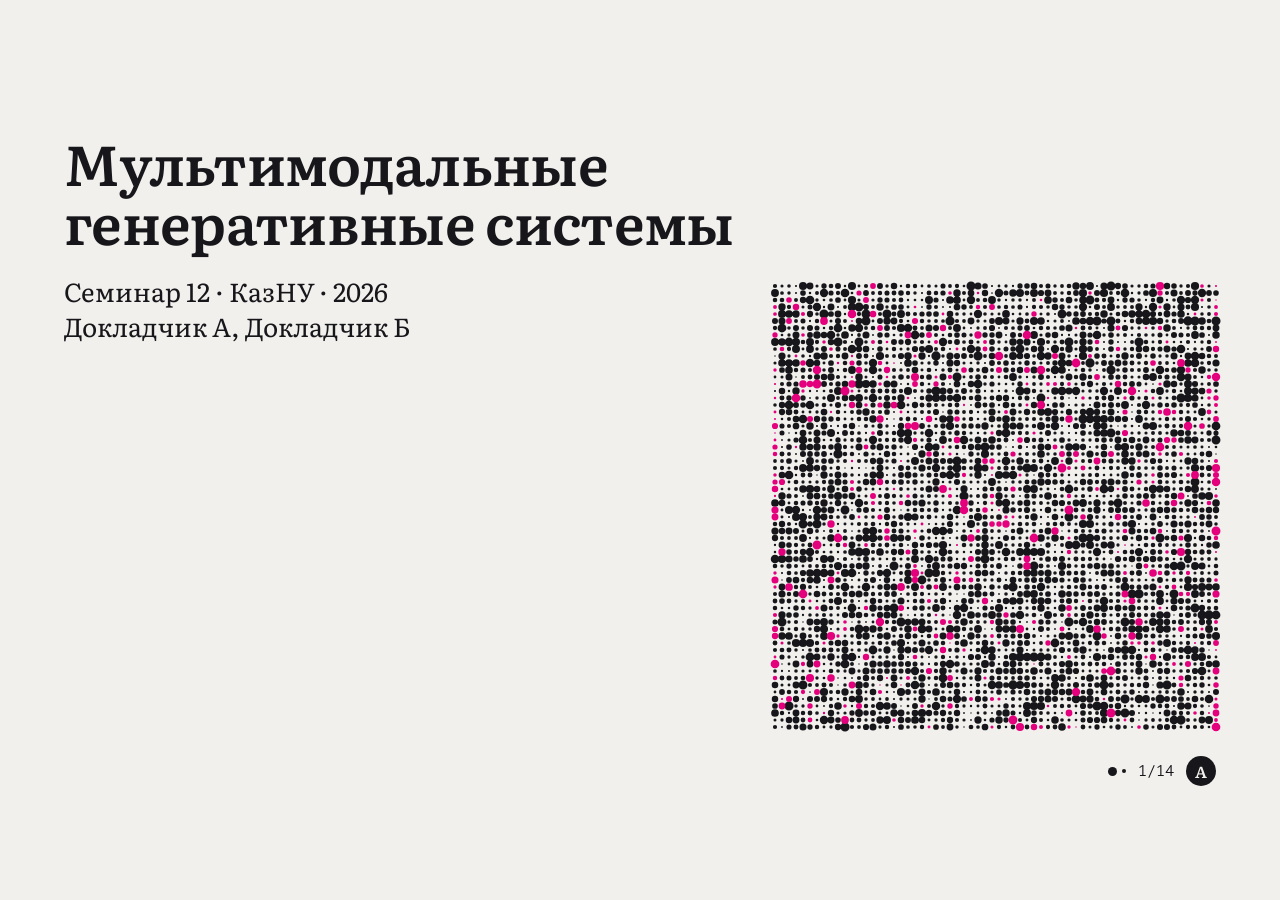
==== index.html @ 55e1d082 "Seminar 12 deck: multimodal generative systems, one scene of 14 states" ====
<!doctype html>
<html lang="ru">
<head>
<meta charset="utf-8">
<meta name="viewport" content="width=device-width, initial-scale=1, viewport-fit=cover">
<title>Мультимодальные генеративные системы · Семинар 12</title>
<style>
@font-face{font-family:'Literata';font-style:italic;font-weight:400;font-display:block;src:url([data-uri]) format('woff2');unicode-range:U+0301,U+0400-045F,U+0490-0491,U+04B0-04B1,U+2116}
@font-face{font-family:'Literata';font-style:normal;font-weight:400;font-display:block;src:url([data-uri]) format('woff2');unicode-range:U+0301,U+0400-045F,U+0490-0491,U+04B0-04B1,U+2116}
@font-face{font-family:'Literata';font-style:normal;font-weight:600;font-display:block;src:url([data-uri]) format('woff2');unicode-range:U+0301,U+0400-045F,U+0490-0491,U+04B0-04B1,U+2116}
@font-face{font-family:'Literata';font-style:normal;font-weight:900;font-display:block;src:url([data-uri]) format('woff2');unicode-range:U+0301,U+0400-045F,U+0490-0491,U+04B0-04B1,U+2116}
@font-face{font-family:'Literata';font-style:italic;font-weight:400;font-display:block;src:url([data-uri]) format('woff2');unicode-range:U+0460-052F,U+1C80-1C8A,U+20B4,U+2DE0-2DFF,U+A640-A69F,U+FE2E-FE2F}
@font-face{font-family:'Literata';font-style:normal;font-weight:400;font-display:block;src:url([data-uri]) format('woff2');unicode-range:U+0460-052F,U+1C80-1C8A,U+20B4,U+2DE0-2DFF,U+A640-A69F,U+FE2E-FE2F}
@font-face{font-family:'Literata';font-style:normal;font-weight:600;font-display:block;src:url([data-uri]) format('woff2');unicode-range:U+0460-052F,U+1C80-1C8A,U+20B4,U+2DE0-2DFF,U+A640-A69F,U+FE2E-FE2F}
@font-face{font-family:'Literata';font-style:normal;font-weight:900;font-display:block;src:url([data-uri]) format('woff2');unicode-range:U+0460-052F,U+1C80-1C8A,U+20B4,U+2DE0-2DFF,U+A640-A69F,U+FE2E-FE2F}
@font-face{font-family:'Literata';font-style:italic;font-weight:400;font-display:block;src:url([data-uri]) format('woff2');unicode-range:U+0000-00FF,U+0131,U+0152-0153,U+02BB-02BC,U+02C6,U+02DA,U+02DC,U+0304,U+0308,U+0329,U+2000-206F,U+20AC,U+2122,U+2191,U+2193,U+2212,U+2215,U+FEFF,U+FFFD}
@font-face{font-family:'Literata';font-style:normal;font-weight:400;font-display:block;src:url([data-uri]) format('woff2');unicode-range:U+0000-00FF,U+0131,U+0152-0153,U+02BB-02BC,U+02C6,U+02DA,U+02DC,U+0304,U+0308,U+0329,U+2000-206F,U+20AC,U+2122,U+2191,U+2193,U+2212,U+2215,U+FEFF,U+FFFD}
@font-face{font-family:'Literata';font-style:normal;font-weight:600;font-display:block;src:url([data-uri]) format('woff2');unicode-range:U+0000-00FF,U+0131,U+0152-0153,U+02BB-02BC,U+02C6,U+02DA,U+02DC,U+0304,U+0308,U+0329,U+2000-206F,U+20AC,U+2122,U+2191,U+2193,U+2212,U+2215,U+FEFF,U+FFFD}
@font-face{font-family:'Literata';font-style:normal;font-weight:900;font-display:block;src:url([data-uri]) format('woff2');unicode-range:U+0000-00FF,U+0131,U+0152-0153,U+02BB-02BC,U+02C6,U+02DA,U+02DC,U+0304,U+0308,U+0329,U+2000-206F,U+20AC,U+2122,U+2191,U+2193,U+2212,U+2215,U+FEFF,U+FFFD}
@font-face{font-family:'PT Mono';font-style:normal;font-weight:400;font-display:block;src:url([data-uri]) format('woff2');unicode-range:U+0301,U+0400-045F,U+0490-0491,U+04B0-04B1,U+2116}
@font-face{font-family:'PT Mono';font-style:normal;font-weight:400;font-display:block;src:url([data-uri]) format('woff2');unicode-range:U+0460-052F,U+1C80-1C8A,U+20B4,U+2DE0-2DFF,U+A640-A69F,U+FE2E-FE2F}
@font-face{font-family:'PT Mono';font-style:normal;font-weight:400;font-display:block;src:url([data-uri]) format('woff2');unicode-range:U+0000-00FF,U+0131,U+0152-0153,U+02BB-02BC,U+02C6,U+02DA,U+02DC,U+0304,U+0308,U+0329,U+2000-206F,U+20AC,U+2122,U+2191,U+2193,U+2212,U+2215,U+FEFF,U+FFFD}
/* Seminar 12 deck. Two inks on paper: no grey, no opacity, no borders. See DESIGN.md. */
:root {
  --paper: #F1F0EC;
  --ink: #17161B;
  --accent: #E4007C;
  --text: 'Literata', Georgia, 'Times New Roman', serif;
  --mono: 'PT Mono', ui-monospace, Menlo, Consolas, monospace;
}
* { box-sizing: border-box; }
html, body { margin: 0; height: 100%; background: var(--paper); color: var(--ink); overflow: hidden; }
body { display: grid; place-items: center; font-family: var(--text); -webkit-font-smoothing: antialiased; text-rendering: optimizeLegibility; }
#stage { position: relative; cursor: default; user-select: none; -webkit-user-select: none; }
#dots { position: absolute; inset: 0; width: 100%; height: 100%; display: block; }
#captions { position: absolute; left: 0; top: 0; width: 1280px; height: 720px; transform-origin: 0 0; pointer-events: none; }

[data-role] { position: absolute; margin: 0; font-kerning: normal; font-variant-numeric: lining-nums; }
[data-role='headline'] { left: 64px; top: 42px; max-width: 800px; font-weight: 600; font-size: 56px; line-height: 1.06; letter-spacing: -0.012em; text-wrap: balance; }
[data-role='body'] { left: 64px; max-width: 560px; font-weight: 400; font-size: 26px; line-height: 1.36; }
[data-role='label'] { font-style: italic; font-weight: 400; font-size: 24px; line-height: 1.25; white-space: nowrap; }
[data-role='label'].upright { font-style: normal; }
[data-role='label'][style*='width'] { white-space: normal; }
/* the figure: the one number of a state, large, sitting on the token strip; its unit shares the baseline */
[data-role='label'].figure { left: 64px; display: flex; align-items: baseline; gap: 26px; font-style: normal; font-size: 34px; line-height: 1; white-space: nowrap; }
[data-role='label'].figure b { font-weight: 600; font-size: 184px; line-height: 0.74; letter-spacing: -0.035em; }
[data-role='control'] { pointer-events: auto; font-size: 22px; line-height: 1.2; }
.mono { font-family: var(--mono); font-style: normal; letter-spacing: -0.01em; }
.arr { display: inline-block; width: 0.82em; height: 0.55em; margin: 0 0.06em; vertical-align: 0.06em; overflow: visible; }

/* the bottom line: honesty label and sources on the left, the counter on the right */
#foot { position: absolute; left: 64px; bottom: 26px; display: flex; align-items: baseline; gap: 22px; max-width: 920px; }
#foot [data-role] { position: static; }
#foot .tag { font-size: 22px; }
[data-role='src'] { font-size: 15px; line-height: 1.3; font-weight: 400; }
[data-role='counter'] { right: 64px; bottom: 24px; display: flex; align-items: center; gap: 12px; font-family: var(--mono); font-size: 15px; line-height: 1; }
[data-role='counter'] .who { display: grid; place-items: center; width: 30px; height: 30px; border-radius: 50%; background: var(--ink); color: var(--paper); font-family: var(--text); font-weight: 600; font-size: 16px; }
[data-role='counter'] .pips { display: flex; align-items: center; gap: 5px; }
[data-role='counter'] .pips i { width: 4px; height: 4px; border-radius: 50%; background: var(--ink); }
[data-role='counter'] .pips i.on { width: 9px; height: 9px; }
[data-role='counter'] .mute { display: none; font-family: var(--text); font-style: italic; }
[data-role='counter'].muted .mute { display: inline; }

/* one control style for every state: words on ink, the chosen one in the accent's place is ink-filled */
[data-role='control'] button { font: inherit; color: var(--ink); background: none; border: 0; padding: 6px 14px; border-radius: 999px; cursor: pointer; }
[data-role='control'] button[aria-pressed='true'], [data-role='control'] button.on { background: var(--ink); color: var(--paper); }
[data-role='control'] button:focus-visible { outline: 3px solid var(--accent); outline-offset: 2px; }

</style>
</head>
<body>
<div id="stage"><canvas id="dots" aria-hidden="true"></canvas><div id="captions"></div></div>
<script>
// ---- engine/00-core.js
// Core: the Deck namespace, constants, query flags, seeded random, easing.
// Every other engine file and every state module hangs off window.Deck.
(function () {
  'use strict';
  const q = new URLSearchParams(location.search);

  const Deck = (window.Deck = {
    W: 1280, // stage width in logical units
    H: 720, // stage height
    N: 4096, // dots, always
    TOTAL: 14, // states

    // Query flags (contract): ?still=1 settled and seeded, ?mute=1 silent.
    still: q.get('still') === '1',
    muted: q.get('mute') === '1',
    demo: q.get('demo') || '', // engine demos for builders: ?demo=dombra|dombra6|strip|reserve

    // The two display names live here and nowhere else. А owns states 1-7, Б owns 8-14.
    SPEAKERS: { А: 'Докладчик А', Б: 'Докладчик Б' },

    // Palette (DESIGN.md). Two inks on paper; there is no grey and no opacity.
    PAPER: '#F1F0EC',
    INK: '#17161B',
    ACCENT: '#E4007C',

    // Ink ids for dots.
    K: 0, // ink
    A: 1, // accent

    // Dot radii in stage units (DESIGN.md, "Dot spec").
    R_MIN: 0.7, // smallest dot ever drawn; nothing is hidden
    R_FORM: 2.3, // a dot at full tone on the 6 px form screen

    // Caption geometry.
    MARGIN: 64,
    FONT_TEXT: 'Literata',
    FONT_DOTS: 'Literata', // face the glyph sampler draws with
    FONT_MONO: 'PT Mono',
  });

  Deck.speakerOf = function (n) {
    const letter = n <= 7 ? 'А' : 'Б';
    return { letter, name: Deck.SPEAKERS[letter] };
  };

  // Seeded random (mulberry32). Deck.rng(seed)() gives floats in [0, 1).
  Deck.rng = function (seed) {
    let a = (seed >>> 0) || 1;
    return function () {
      a = (a + 0x6d2b79f5) >>> 0;
      let t = a;
      t = Math.imul(t ^ (t >>> 15), t | 1);
      t ^= t + Math.imul(t ^ (t >>> 7), t | 61);
      return ((t ^ (t >>> 14)) >>> 0) / 4294967296;
    };
  };

  // Stable per-index hash in [0, 1): the same dot always gets the same value.
  Deck.hash = function (i, salt) {
    let h = Math.imul((i + 1) ^ ((salt || 0) * 0x9e3779b1), 0x85ebca6b);
    h ^= h >>> 13;
    h = Math.imul(h, 0xc2b2ae35);
    h ^= h >>> 16;
    return (h >>> 0) / 4294967296;
  };

  Deck.clamp = (v, a, b) => (v < a ? a : v > b ? b : v);
  Deck.lerp = (a, b, t) => a + (b - a) * t;

  Deck.ease = {
    inOut: (t) => (t < 0.5 ? 4 * t * t * t : 1 - Math.pow(-2 * t + 2, 3) / 2),
    out: (t) => 1 - Math.pow(1 - t, 3),
    in: (t) => t * t * t,
    linear: (t) => t,
  };
})();

// ---- engine/10-samplers.js
// Point samplers: everything a state needs to say where the 4096 dots go.
// A point is a plain object { x, y, r, c } in stage units (r radius, c ink id: Deck.K or Deck.A)
// plus optional tags a sampler adds (g glyph, tok token, col, row, part, s, u).
// The ORDER of points is the identity of dots: point i of a layout is dot i.
(function () {
  'use strict';
  const Deck = window.Deck;
  const { W, H, N } = Deck;
  const pts = (Deck.pts = {});

  // ---- helpers ---------------------------------------------------------------------------

  // Left-to-right order (column bands, top to bottom inside a band). This is the default
  // identity order: a state entered from any neighbour then flows left to left, right to right.
  pts.sortX = function (points, band) {
    const b = band || 6;
    return points.sort((p, q) => Math.floor(p.x / b) - Math.floor(q.x / b) || p.y - q.y);
  };

  pts.bounds = function (points) {
    let x0 = Infinity, y0 = Infinity, x1 = -Infinity, y1 = -Infinity;
    for (const p of points) {
      if (p.x < x0) x0 = p.x;
      if (p.x > x1) x1 = p.x;
      if (p.y < y0) y0 = p.y;
      if (p.y > y1) y1 = p.y;
    }
    return { x0, y0, x1, y1, w: x1 - x0, h: y1 - y0, cx: (x0 + x1) / 2, cy: (y0 + y1) / 2 };
  };

  // Set ink and/or radius on a list of points, in place. Returns the list.
  pts.paint = function (points, c, r) {
    for (const p of points) {
      if (c != null) p.c = c;
      if (r != null) p.r = r;
    }
    return points;
  };

  // ---- mask to points (the halftone screen) -------------------------------------------------

  // Offscreen stage-sized canvas -> integral image of alpha.
  function integral(draw) {
    const cv = document.createElement('canvas');
    cv.width = W;
    cv.height = H;
    const ctx = cv.getContext('2d', { willReadFrequently: true });
    ctx.fillStyle = '#000';
    ctx.strokeStyle = '#000';
    if (typeof draw === 'function') draw(ctx);
    else ctx.drawImage(draw, 0, 0, W, H); // a canvas or an image: its alpha is the tone
    const a = ctx.getImageData(0, 0, W, H).data;
    const I = new Float64Array((W + 1) * (H + 1));
    for (let y = 0; y < H; y++) {
      let row = 0;
      for (let x = 0; x < W; x++) {
        row += a[(y * W + x) * 4 + 3];
        I[(y + 1) * (W + 1) + x + 1] = I[y * (W + 1) + x + 1] + row;
      }
    }
    return I;
  }

  // Mean alpha (0..1) in the box of half-size h around (x, y).
  function coverage(I, x, y, h) {
    let x0 = Math.round(x - h), x1 = Math.round(x + h), y0 = Math.round(y - h), y1 = Math.round(y + h);
    const area = (x1 - x0) * (y1 - y0);
    if (area <= 0) return 0;
    x0 = Deck.clamp(x0, 0, W); x1 = Deck.clamp(x1, 0, W);
    y0 = Deck.clamp(y0, 0, H); y1 = Deck.clamp(y1, 0, H);
    const s = I[y1 * (W + 1) + x1] - I[y0 * (W + 1) + x1] - I[y1 * (W + 1) + x0] + I[y0 * (W + 1) + x0];
    return s / (255 * area);
  }

  function screen(I, pitch, angleDeg, min) {
    const th = (angleDeg * Math.PI) / 180, cs = Math.cos(th), sn = Math.sin(th);
    const cx = W / 2, cy = H / 2, reach = Math.ceil(Math.hypot(W, H) / 2 / pitch) + 1;
    const out = [];
    for (let j = -reach; j <= reach; j++) {
      for (let i = -reach; i <= reach; i++) {
        const x = cx + (i * cs - j * sn) * pitch, y = cy + (i * sn + j * cs) * pitch;
        if (x < 0 || x > W || y < 0 || y > H) continue;
        const t = coverage(I, x, y, pitch / 2);
        if (t >= min) out.push({ x, y, t });
      }
    }
    return out;
  }

  // Deck.pts.mask(draw, opts) -> points on the halftone screen wherever `draw` put ink.
  //   draw   function (ctx) that fills shapes in stage coordinates (alpha = tone), or a canvas/image
  //   opts   { count, pitch = 6, angle = 45, fill = 0.385, min = 0.3, c = Deck.K }
  //          count: exact number of points; the pitch is then searched and the weakest edge dots dropped
  // A dot's radius is pitch * fill * sqrt(tone): tone is carried by dot size, never by opacity.
  pts.mask = function (draw, opts) {
    const o = Object.assign({ pitch: 6, angle: 45, fill: 0.385, min: 0.3, c: Deck.K }, opts);
    const I = integral(draw);
    let pitch = o.pitch, raw;
    if (o.count) {
      let lo = 2, hi = 48; // largest pitch that still yields at least `count` points
      for (let k = 0; k < 22; k++) {
        const mid = (lo + hi) / 2;
        if (screen(I, mid, o.angle, o.min).length >= o.count) lo = mid;
        else hi = mid;
      }
      pitch = lo;
      raw = screen(I, pitch, o.angle, o.min);
      if (raw.length > o.count) {
        raw.sort((a, b) => b.t - a.t);
        raw.length = o.count;
      }
    } else {
      raw = screen(I, pitch, o.angle, o.min);
    }
    const rmax = pitch * o.fill;
    const out = raw.map((p) => ({ x: p.x, y: p.y, r: Math.max(Deck.R_MIN, rmax * Math.sqrt(p.t)), c: o.c, t: p.t }));
    pts.sortX(out, pitch);
    out.pitch = pitch;
    return out;
  };

  // Deck.pts.text(str, opts) -> points that fill the glyphs of `str`.
  //   opts { x, y (baseline), size, fit (width in px; overrides size), align = 'left',
  //          weight = 900, font = Deck.FONT_DOTS, tracking = 0 (em), + every Deck.pts.mask option }
  // Each point carries g = index of the character it belongs to. The result has .size and .box.
  pts.text = function (str, opts) {
    const o = Object.assign({ x: Deck.MARGIN, y: H / 2, size: 200, align: 'left', weight: 900, font: Deck.FONT_DOTS, tracking: 0 }, opts);
    const probe = document.createElement('canvas').getContext('2d');
    const setFont = (ctx, size) => {
      ctx.font = `${o.weight} ${size}px "${o.font}"`;
      ctx.letterSpacing = `${o.tracking * size}px`;
      ctx.textBaseline = 'alphabetic';
    };
    let size = o.size;
    if (o.fit) {
      setFont(probe, 200);
      const m = probe.measureText(str);
      size = (200 * o.fit) / (m.actualBoundingBoxLeft + m.actualBoundingBoxRight);
    }
    setFont(probe, size);
    const m = probe.measureText(str);
    const inkW = m.actualBoundingBoxLeft + m.actualBoundingBoxRight;
    // x is the left edge of the ink for 'left', the centre for 'center', the right edge for 'right'
    let x = o.x + m.actualBoundingBoxLeft;
    if (o.align === 'center') x -= inkW / 2;
    if (o.align === 'right') x -= inkW;
    const out = pts.mask((ctx) => {
      setFont(ctx, size);
      ctx.fillText(str, x, o.y);
    }, o);
    const edges = [];
    for (let i = 1; i <= str.length; i++) edges.push(x + probe.measureText(str.slice(0, i)).width);
    for (const p of out) {
      let g = 0;
      while (g < edges.length - 1 && p.x > edges[g]) g++;
      p.g = g;
    }
    out.size = size;
    out.box = { x0: x - m.actualBoundingBoxLeft, x1: x + m.actualBoundingBoxRight, y0: o.y - m.actualBoundingBoxAscent, y1: o.y + m.actualBoundingBoxDescent };
    return out;
  };

  // Deck.pts.path(d, opts) -> points that fill (or stroke) an SVG path or a Path2D.
  //   opts { x = 0, y = 0, scale = 1, stroke (line width; fills when absent), + Deck.pts.mask options }
  pts.path = function (d, opts) {
    const o = Object.assign({ x: 0, y: 0, scale: 1 }, opts);
    const p = typeof d === 'string' ? new Path2D(d) : d;
    return pts.mask((ctx) => {
      ctx.translate(o.x, o.y);
      ctx.scale(o.scale, o.scale);
      if (o.stroke) {
        ctx.lineWidth = o.stroke;
        ctx.lineCap = ctx.lineJoin = 'round';
        ctx.stroke(p);
      } else ctx.fill(p);
    }, o);
  };

  // ---- straight screens -------------------------------------------------------------------------

  // Deck.pts.grid({ x, y, cols, rows, dx, dy = dx, r, c, order = 'cols' }) -> cols * rows points.
  // (x, y) is the centre of the top-left dot. Points carry col and row.
  pts.grid = function (opts) {
    const o = Object.assign({ x: 0, y: 0, cols: 64, rows: 64, dx: 8, r: 2, c: Deck.K, order: 'cols' }, opts);
    const dy = o.dy == null ? o.dx : o.dy, out = [];
    const put = (col, row) => out.push({ x: o.x + col * o.dx, y: o.y + row * dy, r: o.r, c: o.c, col, row });
    if (o.order === 'rows') for (let row = 0; row < o.rows; row++) for (let col = 0; col < o.cols; col++) put(col, row);
    else for (let col = 0; col < o.cols; col++) for (let row = 0; row < o.rows; row++) put(col, row);
    return out;
  };

  // Deck.pts.along(poly, n, { r, c }) -> n points evenly spaced along a polyline [[x, y], ...].
  // Points carry u = 0..1 along the line.
  pts.along = function (poly, n, opts) {
    const o = Object.assign({ r: 1.6, c: Deck.K }, opts);
    const seg = [0];
    for (let i = 1; i < poly.length; i++) seg.push(seg[i - 1] + Math.hypot(poly[i][0] - poly[i - 1][0], poly[i][1] - poly[i - 1][1]));
    const total = seg[seg.length - 1], out = [];
    let k = 1;
    for (let i = 0; i < n; i++) {
      const u = n === 1 ? 0.5 : i / (n - 1), d = u * total;
      while (k < seg.length - 1 && seg[k] < d) k++;
      const f = seg[k] === seg[k - 1] ? 0 : (d - seg[k - 1]) / (seg[k] - seg[k - 1]);
      out.push({ x: Deck.lerp(poly[k - 1][0], poly[k][0], f), y: Deck.lerp(poly[k - 1][1], poly[k][1], f), r: o.r, c: o.c, u });
    }
    return out;
  };

  pts.line = (x1, y1, x2, y2, n, opts) => pts.along([[x1, y1], [x2, y2]], n, opts);

  // ---- the token strip ----------------------------------------------------------------------------

  // One fixed row along the lower third: 64 tokens, 64 dots each (4 columns x 16 rows).
  // States 2-5 end on it, state 6 merges four of them. Do not restyle it.
  const S = (Deck.STRIP = { tokens: 64, per: 64, cols: 4, rows: 16, pitch: 3.6, r: 1.3, x: Deck.MARGIN, y: 540, w: W - 2 * Deck.MARGIN });
  S.period = (S.w - (S.cols - 1) * S.pitch) / (S.tokens - 1); // token to token, about 18.1 px
  S.h = (S.rows - 1) * S.pitch; // 54 px from the top row to the bottom row
  S.cy = S.y + S.h / 2;

  // Deck.pts.strip({ from = 0, tokens = 64, c, y }) -> 64 points per token, token by token, left to right.
  // Points carry tok (0..63), col (0..3), row (0..15). `c` may be an ink id or a function (tok) -> ink id.
  pts.strip = function (opts) {
    const o = Object.assign({ from: 0, tokens: S.tokens, c: Deck.K, y: S.y }, opts);
    const out = [];
    for (let tok = o.from; tok < o.from + o.tokens && tok < S.tokens; tok++) {
      const c = typeof o.c === 'function' ? o.c(tok) : o.c;
      for (let col = 0; col < S.cols; col++)
        for (let row = 0; row < S.rows; row++)
          out.push({ x: S.x + tok * S.period + col * S.pitch, y: o.y + row * S.pitch, r: S.r, c, tok, col, row });
    }
    return out;
  };

  // Where token `tok` sits: { x0, x1, cx, y0, y1, cy } (for a label above one token).
  pts.stripToken = function (tok) {
    const x0 = S.x + tok * S.period, x1 = x0 + (S.cols - 1) * S.pitch;
    return { x0, x1, cx: (x0 + x1) / 2, y0: S.y, y1: S.y + S.h, cy: S.cy };
  };

  // ---- the reserve --------------------------------------------------------------------------------

  // Deck.pts.reserve(k) -> k parked dots: a fine dotted rule along the top edge, filled from the left.
  // Deck.layout() parks unused dots here by itself. Keep it under about 800 dots (two rows);
  // when more are left over, enlarge the form or park them in the strip instead.
  pts.reserve = function (k) {
    const pitch = 3, perRow = Math.floor((W - 2 * Deck.MARGIN) / pitch) + 1, out = [];
    for (let i = 0; i < k; i++) {
      const row = i % 2, col = Math.floor(i / 2) % perRow, deep = Math.floor(i / 2 / perRow);
      out.push({ x: Deck.MARGIN + col * pitch, y: 20 + (row + deep * 2) * pitch, r: 0.9, c: Deck.K });
    }
    return out;
  };

  // The placeholder for a state nobody has registered yet: the dots form its number.
  pts.number = function (n) {
    return pts.text(String(n), { x: W / 2, y: 520, size: 460, align: 'center', count: N });
  };

  // ---- layout ---------------------------------------------------------------------------------------

  // Deck.layout(points[, more points...]) -> the arrangement of all 4096 dots for one beat.
  // Concatenates its arguments in order. Fewer than 4096 points: the rest are parked in the reserve.
  // More than 4096: an error is logged and the tail is cut. Returns { x, y, r, c } typed arrays.
  Deck.layout = function () {
    let all = [];
    for (const part of arguments) if (part && part.length) all = all.concat(Array.from(part));
    if (all.length > N) {
      console.error(`[deck] layout has ${all.length} points, ${all.length - N} too many; the tail is cut`);
      all.length = N;
    }
    if (all.length < N) all = all.concat(pts.reserve(N - all.length));
    const L = { x: new Float32Array(N), y: new Float32Array(N), r: new Float32Array(N), c: new Uint8Array(N) };
    for (let i = 0; i < N; i++) {
      const p = all[i];
      L.x[i] = p.x;
      L.y[i] = p.y;
      L.r[i] = Math.max(Deck.R_MIN, p.r == null ? Deck.R_FORM : p.r);
      L.c[i] = p.c ? 1 : 0;
    }
    return L;
  };
})();

// ---- engine/20-dombra.js
// The dombra: a pear-shaped body, a long thin neck, a small head with pegs, two strings.
// It is built on its own straight screen whose rows run along the instrument, so a string is
// simply one row of the screen printed in the accent ink.
(function () {
  'use strict';
  const Deck = window.Deck;
  const smooth = (t) => { t = Deck.clamp(t, 0, 1); return t * t * (3 - 2 * t); };

  // Geometry in screen cells for a resolution of R cells along the whole instrument.
  function geometry(R, strings) {
    const g = { R, strings };
    g.B = 0.375 * R; // body length
    g.NK = 0.885 * R; // where the neck meets the head (the nut)
    g.W = 0.104 * R; // body half-width at its widest
    g.tm = 0.37; // widest point, as a share of the body length from the tail
    g.wn = strings + 0.5; // neck half-width: one ink row outside and between the strings
    g.wh = g.wn + 1.3 + strings * 0.3; // head half-width
    g.bridge = 0.2 * g.B;
    g.hole = { u: 0.6 * g.B, r: 3.3 }; // sound hole: a dark disc on the light soundboard
    g.rows = [];
    for (let k = 0; k < strings; k++) g.rows.push(2 * k - (strings - 1)); // string rows: -1, +1 for two
    // frets: nineteen ties, spaced like real frets (each a twelfth-root-of-two closer)
    g.frets = [];
    const scale = g.NK - g.bridge;
    for (let k = 1; k <= 19; k++) {
      const u = g.NK - scale * (1 - Math.pow(2, -k / 12));
      if (u > g.B + 2) g.frets.push(Math.round(u));
    }
    // pegs: one per string, alternating sides, spread along the head
    g.pegs = [];
    const per = Math.ceil(strings / 2), headLen = R - g.NK;
    for (let k = 0; k < strings; k++) {
      const side = k % 2 ? 1 : -1, n = Math.floor(k / 2);
      const q = per === 1 ? (side < 0 ? 0.36 : 0.62) : 0.22 + (0.56 * n) / (per - 1) + (side > 0 ? 0.06 : 0);
      g.pegs.push({ u: Math.round(g.NK + q * headLen), side });
    }
    return g;
  }

  // Half-width of the outline at u (cells from the tail), or -1 outside the instrument.
  function half(g, u) {
    if (u < 0 || u > g.R) return -1;
    if (u <= g.B) {
      const t = u / g.B;
      if (t <= g.tm) {
        const q = (g.tm - t) / g.tm;
        return g.W * Math.sqrt(1 - q * q); // round tail
      }
      const q = (t - g.tm) / (1 - g.tm);
      return g.wn + (g.W - g.wn) * (0.5 + 0.5 * Math.cos(Math.PI * Math.pow(q, 0.82))); // shoulder into the neck
    }
    if (u <= g.NK) return g.wn;
    const q = (u - g.NK) / (g.R - g.NK);
    const swell = g.wn + (g.wh - g.wn) * smooth(q / 0.3);
    return q > 0.78 ? swell * Math.sqrt(Math.max(0, 1 - Math.pow((q - 0.78) / 0.22, 2))) : swell;
  }

  function build(R, strings) {
    const g = geometry(R, strings), out = [];
    const vmax = Math.ceil(g.W) + 8;
    for (let u = 0; u <= Math.floor(g.R); u++) {
      const hw = half(g, u);
      const slope = (half(g, u + 0.5) - half(g, Math.max(0, u - 0.5)));
      const k = 1 / Math.sqrt(1 + slope * slope);
      for (let j = -vmax; j <= vmax; j++) {
        const d = (hw - Math.abs(j)) * k; // distance inside the outline, in cells
        const cov = Deck.clamp(d + 0.5, 0, 1);
        if (cov < 0.45) continue; // no lone dots poking out of the outline
        let part, tone, c = Deck.K, s = -1, t = 0;
        const onString = g.rows.indexOf(j);
        if (u <= g.B) {
          part = 'body';
          tone = 0.4 + 0.6 * smooth(1 - (d - 0.6) / 3.2); // dark rim, lighter soundboard
          if (Math.abs(u - g.bridge) < 0.75 && Math.abs(j) <= g.wn + 1.5) tone = 1; // bridge
        } else if (u <= g.NK) {
          part = 'neck';
          tone = Math.abs(j) > g.wn - 1 ? 0.9 : 0.5;
          if (g.frets.indexOf(u) >= 0) tone = 1;
        } else {
          part = 'head';
          tone = 0.9;
        }
        if (onString >= 0 && u >= g.bridge && u <= g.NK) {
          part = 'string';
          c = Deck.A;
          s = onString;
          t = (u - g.bridge) / (g.NK - g.bridge);
          tone = 0.92;
        } else if (part === 'body' && Math.hypot(u - g.hole.u, j) < g.hole.r) {
          tone = 1; // the sound hole
        } else if (part === 'body' && u > g.bridge && Math.abs(j) <= g.wn && hw > g.wn + 5 && tone < 1) {
          tone = 0.16; // a pale channel so the strings read over the soundboard
        }
        out.push({ u, j, cov, tone: tone * cov, c, part, s, t });
      }
    }
    // pegs: a stem and a knob
    for (const p of g.pegs) {
      const base = Math.ceil(half(g, p.u));
      for (let k = 0; k < 3; k++) out.push({ u: p.u, j: p.side * (base + k), cov: 1, tone: 0.9, c: Deck.K, part: 'peg', s: -1, t: 0 });
      for (let du = -1; du <= 1; du++)
        for (let k = 3; k < 5; k++) out.push({ u: p.u + du, j: p.side * (base + k), cov: 1, tone: 1, c: Deck.K, part: 'peg', s: -1, t: 0 });
    }
    return { g, cells: out };
  }

  // Deck.pts.dombra(opts) -> points, tail on the left, head on the right at angle 0.
  //   opts { cx = 640, cy = 360 (centre of the instrument), length = 1100 (px, tail to head tip),
  //          angle = 0 (degrees, clockwise), strings = 2, count = 4096 (exact number of points),
  //          fill = 0.43 (dot radius at full tone, as a share of the pitch) }
  // Points come tail to head and carry part ('body' | 'neck' | 'head' | 'peg' | 'string'),
  // and for string dots s (string index) and t (0 at the bridge .. 1 at the nut).
  // The result also has .pitch, .normal [nx, ny] (unit vector across the strings) and
  // .strings [{ x0, y0, x1, y1 }] (bridge end and nut end of each string).
  pts_dombra.cache = new Map();
  function pts_dombra(opts) {
    const o = Object.assign({ cx: Deck.W / 2, cy: Deck.H / 2, length: 1100, angle: 0, strings: 2, count: Deck.N, fill: 0.43 }, opts);
    const key = o.strings + ':' + o.count;
    let made = pts_dombra.cache.get(key);
    if (!made) {
      let lo = 40, hi = 600; // smallest resolution with at least `count` cells
      for (let k = 0; k < 24; k++) {
        const mid = (lo + hi) / 2;
        if (build(mid, o.strings).cells.length >= o.count) hi = mid;
        else lo = mid;
      }
      made = build(hi, o.strings);
      if (made.cells.length > o.count) {
        // drop the weakest ink dots of the outline; never a string or a peg
        const drop = made.cells.filter((c) => c.part === 'body' || c.part === 'head').sort((a, b) => a.cov - b.cov).slice(0, made.cells.length - o.count);
        const gone = new Set(drop);
        made.cells = made.cells.filter((c) => !gone.has(c));
      }
      made.cells.sort((a, b) => a.u - b.u || a.j - b.j);
      pts_dombra.cache.set(key, made);
    }
    const g = made.g, p = o.length / g.R, th = (o.angle * Math.PI) / 180, cs = Math.cos(th), sn = Math.sin(th);
    const at = (u, j) => {
      const a = (u - g.R / 2) * p, b = j * p;
      return [o.cx + a * cs - b * sn, o.cy + a * sn + b * cs];
    };
    const rmax = p * o.fill;
    const out = made.cells.map((c) => {
      const [x, y] = at(c.u, c.j);
      return { x, y, r: Math.max(Deck.R_MIN, rmax * Math.sqrt(c.tone)), c: c.c, part: c.part, s: c.s, t: c.t };
    });
    out.pitch = p;
    out.normal = [-sn, cs];
    out.strings = g.rows.map((j) => {
      const a = at(g.bridge, j), b = at(g.NK, j);
      return { x0: a[0], y0: a[1], x1: b[0], y1: b[1] };
    });
    return out;
  }
  Deck.pts.dombra = pts_dombra;

  // Deck.dombra.draw(ctx, opts) fills the silhouette (no strings) into a canvas context, for
  // Deck.pts.mask when a state wants the dombra on another screen. Same opts as Deck.pts.dombra.
  Deck.dombra = {
    draw(ctx, opts) {
      const o = Object.assign({ cx: Deck.W / 2, cy: Deck.H / 2, length: 1100, angle: 0, strings: 2 }, opts);
      const g = geometry(232, o.strings), p = o.length / g.R;
      ctx.save();
      ctx.translate(o.cx, o.cy);
      ctx.rotate((o.angle * Math.PI) / 180);
      ctx.beginPath();
      const top = [], bottom = [];
      for (let u = 0; u <= g.R; u += 0.5) {
        const hw = half(g, u) * p, x = (u - g.R / 2) * p;
        top.push([x, -hw]);
        bottom.unshift([x, hw]);
      }
      top.concat(bottom).forEach(([x, y], i) => (i ? ctx.lineTo(x, y) : ctx.moveTo(x, y)));
      ctx.closePath();
      ctx.fill();
      for (const peg of g.pegs) {
        const base = half(g, peg.u) * p, x = (peg.u - g.R / 2) * p;
        ctx.fillRect(x - p / 2, peg.side > 0 ? base : -base - 3 * p, p, 3 * p);
        ctx.fillRect(x - 1.5 * p, peg.side > 0 ? base + 3 * p : -base - 5 * p, 3 * p, 2 * p);
      }
      ctx.restore();
    },
  };

  // Deck.wobble(spec) -> a live(t, frame) function that makes string dots vibrate and die away.
  //   spec { idx (dot indices), t (matching positions 0..1 along the string), normal [nx, ny],
  //          amp = 5 (px), hz = 11, decay = 0.9 (s), mode = 1 }
  // The motion is a slowed picture of the string, not its real frequency. Returns false when it
  // has died away, so the scene settles completely.
  Deck.wobble = function (spec) {
    const o = Object.assign({ amp: 5, hz: 11, decay: 0.9, mode: 1, normal: [0, 1] }, spec);
    return function (t, frame) {
      const env = Math.exp(-t / o.decay);
      if (env < 0.02) return false;
      const a = o.amp * env * Math.cos(2 * Math.PI * o.hz * t);
      for (let k = 0; k < o.idx.length; k++) {
        const i = o.idx[k], d = a * Math.sin(Math.PI * o.mode * o.t[k]);
        frame.x[i] += o.normal[0] * d;
        frame.y[i] += o.normal[1] * d;
      }
      return true;
    };
  };
})();

// ---- engine/30-sound.js
// Sound: a plucked string rendered to a buffer first. Visuals read the buffer, playback plays the
// same buffer, so picture and sound cannot disagree and still renders are reproducible.
// The dombra has two strings a fourth apart: D3 and G3.
(function () {
  'use strict';
  const Deck = window.Deck;
  const SR = 44100;
  const sound = (Deck.sound = {
    SR,
    NOTES: { D3: 146.83, G3: 196.0, A3: 220.0, B3: 246.94, D4: 293.66, E4: 329.63 },
    unlocked: false,
  });
  const hz = (f) => (typeof f === 'string' ? sound.NOTES[f] : f);
  const cache = new Map();

  function normalise(buf, peak) {
    let m = 0;
    for (let i = 0; i < buf.length; i++) m = Math.max(m, Math.abs(buf[i]));
    if (m > 0) for (let i = 0; i < buf.length; i++) buf[i] *= peak / m;
    return buf;
  }

  // Deck.sound.pluck(freq, opts) -> Float32Array at 44.1 kHz. `freq` is Hz or a name from NOTES.
  //   opts { dur = 2.4 s, t60 = 2.6 s (decay of the fundamental), pick = 0.22 (pluck point along
  //          the string), bright = 0.5 (0 dull .. 1 harsh), seed = 7 }
  // Karplus-Strong with a tuning allpass, a triangular pluck shape and two wooden-body resonances.
  sound.pluck = function (freq, opts) {
    const f0 = hz(freq);
    const o = Object.assign({ dur: 2.4, t60: 2.6, pick: 0.22, bright: 0.5, seed: 7 }, opts);
    const key = JSON.stringify([f0, o]);
    if (cache.has(key)) return cache.get(key);
    const n = Math.floor(o.dur * SR), dry = new Float32Array(n);
    const total = SR / f0 - 0.5; // the averaging filter below delays by half a sample
    const L = Math.floor(total - 0.1), frac = total - L, C = (1 - frac) / (1 + frac);
    const rho = Math.pow(10, -3 / (f0 * o.t60));
    // the string pulled into a triangle at the pick point, plus a little noise for the attack
    const rnd = Deck.rng(o.seed), line = new Float32Array(L), pk = Math.max(1, o.pick * L);
    let lp = 0, mean = 0;
    for (let i = 0; i < L; i++) {
      lp += 0.35 * (rnd() * 2 - 1 - lp);
      line[i] = (i < pk ? i / pk : (L - i) / (L - pk)) + o.bright * 0.5 * lp;
      mean += line[i] / L;
    }
    for (let i = 0; i < L; i++) line[i] -= mean;
    let idx = 0, prev = 0, apx = 0, apy = 0;
    for (let k = 0; k < n; k++) {
      const y = line[idx];
      const avg = rho * 0.5 * (y + prev);
      prev = y;
      const ap = C * avg + apx - C * apy;
      apx = avg;
      apy = ap;
      line[idx] = ap;
      dry[k] = y;
      idx = idx + 1 === L ? 0 : idx + 1;
    }
    // body: two resonators mixed under the string
    const out = new Float32Array(n);
    const res = [[185, 9, 0.22], [410, 12, 0.12]].map(([f, q, g]) => {
      const w = (2 * Math.PI * f) / SR, r = Math.exp(-w / (2 * q));
      return { a1: 2 * r * Math.cos(w), a2: -r * r, g: g * (1 - r), y1: 0, y2: 0 };
    });
    for (let k = 0; k < n; k++) {
      let s = dry[k];
      for (const b of res) {
        const y = dry[k] + b.a1 * b.y1 + b.a2 * b.y2;
        b.y2 = b.y1;
        b.y1 = y;
        s += b.g * y;
      }
      out[k] = s;
    }
    const fin = Math.floor(0.002 * SR), fout = Math.floor(0.12 * SR);
    for (let k = 0; k < fin; k++) out[k] *= k / fin;
    for (let k = 0; k < fout; k++) out[n - 1 - k] *= k / fout;
    normalise(out, 0.85);
    cache.set(key, out);
    return out;
  };

  // Deck.sound.mix(events, dur) -> Float32Array. events: [{ t (s), f (Hz or note name), gain = 1,
  //   string (0 or 1; a new note on the same string damps the previous one), ...pluck opts }]
  sound.mix = function (events, dur) {
    const n = Math.floor(dur * SR), out = new Float32Array(n);
    const sorted = events.slice().sort((a, b) => a.t - b.t);
    sorted.forEach((e, i) => {
      const note = sound.pluck(e.f, { dur: Math.min(3, dur), t60: e.t60 || 2.6, pick: e.pick || 0.22, bright: e.bright || 0.5, seed: e.seed || 7 + i });
      const start = Math.floor(e.t * SR);
      let end = n;
      if (e.string != null) {
        const next = sorted.slice(i + 1).find((x) => x.string === e.string);
        if (next) end = Math.min(n, Math.floor(next.t * SR) + Math.floor(0.03 * SR));
      }
      const fade = Math.floor(0.03 * SR), g = e.gain == null ? 1 : e.gain;
      for (let k = start; k < end && k - start < note.length; k++) {
        const tail = end < n ? Deck.clamp((end - k) / fade, 0, 1) : 1;
        out[k] += note[k - start] * g * tail;
      }
    });
    return normalise(out, 0.85);
  };

  // The three buffers the deck uses. All cached; all deterministic.
  sound.string = (name) => sound.pluck(name || 'D3'); // one open string
  sound.strum = function () {
    // both open strings, the way a dombra is struck
    if (!cache.has('strum')) cache.set('strum', sound.mix([{ t: 0, f: 'D3', seed: 3 }, { t: 0.028, f: 'G3', seed: 5 }], 2.6));
    return cache.get('strum');
  };
  sound.motif = function () {
    // a short pentatonic motif of our own (G A B D E over the open D string); not a named kui
    if (!cache.has('motif')) {
      const m = [[0, 'G3'], [0.3, 'A3'], [0.45, 'B3'], [0.6, 'D4'], [0.9, 'B3'], [1.05, 'A3'], [1.2, 'G3']];
      const ev = m.map(([t, f], i) => ({ t, f, string: 1, seed: 11 + i }));
      for (const t of [0, 0.6, 1.2]) ev.push({ t: t + 0.012, f: 'D3', string: 0, gain: 0.8, seed: 31 + t * 10 });
      cache.set('motif', sound.mix(ev, 3.4));
    }
    return cache.get('motif');
  };

  // ---- analysis: the same buffer, as pictures ------------------------------------------------------

  // Deck.sound.wave(buf, cols, { from = 0, to = buf.length }) -> { min, max, rms } (Float32Array(cols))
  // Sample extremes per column, the way an audio editor draws a waveform.
  sound.wave = function (buf, cols, opts) {
    const o = Object.assign({ from: 0, to: buf.length }, opts);
    const min = new Float32Array(cols), max = new Float32Array(cols), rms = new Float32Array(cols);
    const step = (o.to - o.from) / cols;
    for (let c = 0; c < cols; c++) {
      const a = Math.floor(o.from + c * step), b = Math.max(a + 1, Math.floor(o.from + (c + 1) * step));
      let lo = Infinity, hi = -Infinity, sq = 0;
      for (let k = a; k < b; k++) {
        const v = buf[k] || 0;
        if (v < lo) lo = v;
        if (v > hi) hi = v;
        sq += v * v;
      }
      min[c] = lo;
      max[c] = hi;
      rms[c] = Math.sqrt(sq / (b - a));
    }
    return { min, max, rms };
  };

  // Power at one frequency over a windowed segment (Goertzel).
  function goertzel(seg, f) {
    const k = 2 * Math.cos((2 * Math.PI * f) / SR);
    let s1 = 0, s2 = 0;
    for (let i = 0; i < seg.length; i++) {
      const s0 = seg[i] + k * s1 - s2;
      s2 = s1;
      s1 = s0;
    }
    return s1 * s1 + s2 * s2 - k * s1 * s2;
  }

  function segment(buf, centre, win) {
    const seg = new Float32Array(win), a = Math.round(centre - win / 2);
    for (let i = 0; i < win; i++) {
      const k = a + i;
      if (k >= 0 && k < buf.length) seg[i] = buf[k] * (0.5 - 0.5 * Math.cos((2 * Math.PI * i) / (win - 1)));
    }
    return seg;
  }

  // Deck.sound.spectrogram(buf, opts) -> { cols, rows, v, freqs }
  //   opts { cols = 128, rows = 32, fmin, fmax (Hz, linear spacing, both ends included),
  //          win = 4096 (samples, Hann), from = 0, to = buf.length, floor = -54 (dB) }
  //   v is Float32Array(cols * rows), v[col * rows + row] in 0..1 (0 = floor dB or less, 1 = the
  //   loudest cell); row 0 is fmin. freqs is Float32Array(rows).
  sound.spectrogram = function (buf, opts) {
    const o = Object.assign({ cols: 128, rows: 32, fmin: 80, fmax: 2400, win: 4096, from: 0, to: buf.length, floor: -54 }, opts);
    const v = new Float32Array(o.cols * o.rows), freqs = new Float32Array(o.rows);
    for (let r = 0; r < o.rows; r++) freqs[r] = o.rows === 1 ? o.fmin : o.fmin + ((o.fmax - o.fmin) * r) / (o.rows - 1);
    let top = 1e-30;
    for (let c = 0; c < o.cols; c++) {
      const seg = segment(buf, o.from + ((c + 0.5) * (o.to - o.from)) / o.cols, o.win);
      for (let r = 0; r < o.rows; r++) {
        const p = goertzel(seg, freqs[r]);
        v[c * o.rows + r] = p;
        if (p > top) top = p;
      }
    }
    for (let i = 0; i < v.length; i++) v[i] = Deck.clamp(1 - (10 * Math.log10(v[i] / top + 1e-30)) / o.floor, 0, 1);
    return { cols: o.cols, rows: o.rows, v, freqs };
  };

  // Deck.sound.pitch(buf) -> Hz of the strongest partial between 60 and 2000 Hz (for the check).
  sound.pitch = function (buf) {
    const win = Math.min(16384, buf.length), seg = segment(buf, Math.floor(0.05 * SR) + win / 2, win);
    let best = 0, bf = 0;
    for (let f = 60; f <= 2000; f += 1) {
      const p = goertzel(seg, f);
      if (p > best) { best = p; bf = f; }
    }
    const c = bf;
    for (let f = c - 1; f <= c + 1; f += 0.05) {
      const p = goertzel(seg, f);
      if (p > best) { best = p; bf = f; }
    }
    return bf;
  };

  // ---- playback ------------------------------------------------------------------------------------------

  let ac = null, master = null, live = [];

  // Called by the engine on the first key press or tap.
  sound.unlock = function () {
    if (Deck.still) return;
    try {
      if (!ac) {
        ac = new (window.AudioContext || window.webkitAudioContext)();
        master = ac.createGain();
        master.gain.value = Deck.muted ? 0 : 1;
        master.connect(ac.destination);
      }
      if (ac.state === 'suspended') ac.resume();
      sound.unlocked = true;
    } catch (e) {
      /* no audio device: the deck stays silent and complete */
    }
  };

  // Deck.sound.play(buf, { gain = 1, delay = 0 (s) }) -> true when the buffer was scheduled.
  // Silent before the first key press, when muted, and in ?still=1.
  sound.play = function (buf, opts) {
    const o = Object.assign({ gain: 1, delay: 0 }, opts);
    if (!ac || Deck.still) return false;
    const ab = ac.createBuffer(1, buf.length, SR);
    ab.copyToChannel(buf, 0);
    const src = ac.createBufferSource(), g = ac.createGain();
    src.buffer = ab;
    g.gain.value = o.gain;
    src.connect(g).connect(master);
    src.start(ac.currentTime + o.delay);
    live.push({ src, g });
    src.onended = () => { live = live.filter((x) => x.src !== src); };
    return true;
  };

  // Fade out whatever is sounding (the engine calls this on every navigation step).
  sound.stop = function () {
    if (!ac) return;
    for (const { src, g } of live) {
      try {
        g.gain.setTargetAtTime(0, ac.currentTime, 0.02);
        src.stop(ac.currentTime + 0.15);
      } catch (e) { /* already stopped */ }
    }
    live = [];
  };

  sound.setMuted = function (m) {
    Deck.muted = !!m;
    if (master) master.gain.setTargetAtTime(Deck.muted ? 0 : 1, ac.currentTime, 0.015);
  };
})();

// ---- engine/40-dots.js
// The dot store: 4096 dots that keep their identity for the whole deck, the transition that
// carries every dot from where it is to its new target, and the canvas painter.
(function () {
  'use strict';
  const Deck = window.Deck, N = Deck.N, TAU = Math.PI * 2;
  const arr = () => ({ x: new Float32Array(N), y: new Float32Array(N), r: new Float32Array(N), c: new Uint8Array(N) });
  const cur = arr(), from = arr(), to = arr();
  const delay = new Float32Array(N), ctrlX = new Float32Array(N), ctrlY = new Float32Array(N);
  let t0 = 0, total = 0, span = 1, moving = false, ease = Deck.ease.inOut;

  const copy = (a, b) => { b.x.set(a.x); b.y.set(a.y); b.r.set(a.r); b.c.set(a.c); };

  const dots = (Deck.dots = {
    cur, // what is drawn this frame; a beat's live() may nudge it
    to, // the settled target

    // Jump to a layout with no motion.
    set(L) {
      copy(L, to);
      copy(L, cur);
      moving = false;
    },

    // Start a transition from the drawn positions to layout L.
    //   move { ms = 1200, stagger = 'x', spread = 0.45, curl = 0.14, ease = 'inOut',
    //          dir = 0 (degrees, for 'x'), origin = [640, 360] (for 'radial') }
    //   stagger: 'x' a front sweeps across the stage along `dir`; 'radial' outward from `origin`;
    //            'index' in dot order (token by token); 'none' all together;
    //            or a function (i, fromX, fromY, toX, toY) -> 0..1.
    // Neighbours share a delay, so they leave together; every dot bows the same way (curl),
    // so the field turns like a flock; then everything lands exactly on target and stops.
    move(L, move, now) {
      const o = Object.assign({ ms: 1200, stagger: 'x', spread: 0.45, curl: 0.14, ease: 'inOut', dir: 0, origin: [Deck.W / 2, Deck.H / 2] }, move);
      copy(cur, from);
      copy(L, to);
      ease = Deck.ease[o.ease] || Deck.ease.inOut;
      const th = (o.dir * Math.PI) / 180, dx = Math.cos(th), dy = Math.sin(th);
      const key = new Float32Array(N);
      let lo = Infinity, hi = -Infinity;
      for (let i = 0; i < N; i++) {
        let k = 0;
        if (typeof o.stagger === 'function') k = o.stagger(i, from.x[i], from.y[i], to.x[i], to.y[i]);
        else if (o.stagger === 'x') k = from.x[i] * dx + from.y[i] * dy;
        else if (o.stagger === 'radial') k = Math.hypot(from.x[i] - o.origin[0], from.y[i] - o.origin[1]);
        else if (o.stagger === 'index') k = i;
        key[i] = k;
        if (k < lo) lo = k;
        if (k > hi) hi = k;
      }
      const range = hi - lo || 1, jitter = 0.05;
      total = o.ms;
      span = o.ms * (1 - o.spread - jitter);
      for (let i = 0; i < N; i++) {
        delay[i] = (((key[i] - lo) / range) * o.spread + Deck.hash(i, 9) * jitter) * o.ms;
        const mx = to.x[i] - from.x[i], my = to.y[i] - from.y[i];
        ctrlX[i] = (from.x[i] + to.x[i]) / 2 - my * o.curl;
        ctrlY[i] = (from.y[i] + to.y[i]) / 2 + mx * o.curl;
      }
      t0 = now;
      moving = true;
    },

    // Advance the transition to time `now`. Returns true while dots are still travelling.
    step(now) {
      if (!moving) return false;
      const t = now - t0;
      if (t >= total) {
        copy(to, cur);
        moving = false;
        return false;
      }
      for (let i = 0; i < N; i++) {
        const u = Deck.clamp((t - delay[i]) / span, 0, 1);
        if (u <= 0) { cur.x[i] = from.x[i]; cur.y[i] = from.y[i]; cur.r[i] = from.r[i]; cur.c[i] = from.c[i]; continue; }
        if (u >= 1) { cur.x[i] = to.x[i]; cur.y[i] = to.y[i]; cur.r[i] = to.r[i]; cur.c[i] = to.c[i]; continue; }
        const e = ease(u), a = (1 - e) * (1 - e), b = 2 * e * (1 - e), c = e * e;
        cur.x[i] = a * from.x[i] + b * ctrlX[i] + c * to.x[i];
        cur.y[i] = a * from.y[i] + b * ctrlY[i] + c * to.y[i];
        cur.r[i] = from.r[i] + (to.r[i] - from.r[i]) * e;
        cur.c[i] = e < 0.5 ? from.c[i] : to.c[i]; // inks do not blend: a dot changes ink mid-flight
      }
      return true;
    },

    // Freeze the running transition at a share p (0..1) of its duration (for mid-transition stills).
    freeze(p) {
      dots.step(t0 + Deck.clamp(p, 0, 0.999) * total);
      moving = false;
    },

    rest() { copy(to, cur); },
    get moving() { return moving; },

    // Dots that a viewer can actually see: on the stage and not shrunk away. Must stay 4096.
    count() {
      let n = 0;
      for (let i = 0; i < N; i++)
        if (cur.r[i] >= Deck.R_MIN - 1e-3 && cur.x[i] >= 0 && cur.x[i] <= Deck.W && cur.y[i] >= 0 && cur.y[i] <= Deck.H) n++;
      return n;
    },

    draw(ctx) {
      ctx.clearRect(0, 0, Deck.W, Deck.H);
      for (let ink = 0; ink < 2; ink++) {
        ctx.fillStyle = ink ? Deck.ACCENT : Deck.INK;
        ctx.beginPath();
        for (let i = 0; i < N; i++) {
          if (cur.c[i] !== ink) continue;
          const x = cur.x[i], y = cur.y[i], r = cur.r[i];
          ctx.moveTo(x + r, y);
          ctx.arc(x, y, r, 0, TAU);
        }
        ctx.fill();
      }
    },
  });
})();

// ---- engine/50-captions.js
// The caption layer: a DOM layer over the dots. Every text node sits in an element with
// data-role = headline | body | label | src | control | counter (contract with the checks).
// Positions and sizes come from DESIGN.md; a state gives words, not styles.
(function () {
  'use strict';
  const Deck = window.Deck;
  const TAGS = { live: 'считается в браузере', schema: 'схема' };
  const esc = (s) => String(s).replace(/&/g, '&amp;').replace(/</g, '&lt;').replace(/>/g, '&gt;').replace(/\n/g, '<br>');
  // The text faces carry no arrows, so arrows are drawn: one weight, one shape, any direction.
  const ARROW = { '→': 0, '↓': 90, '←': 180, '↑': 270 };
  const arrows = (html) =>
    html.replace(/[→←↑↓]/g, (a) => `<svg class="arr" viewBox="0 0 30 20" role="img" aria-label="${a}" style="transform:rotate(${ARROW[a]}deg)"><path d="M1 10h26M19 2.5l8 7.5-8 7.5" fill="none" stroke="currentColor" stroke-width="2.6"/></svg>`);
  const html = (it) => arrows(it.html != null ? it.html : esc(it.text));

  let layer, foot, counter, shown = new Map();

  function el(role, key, build) {
    let node = shown.get(key);
    if (node) {
      node.__keep = true;
      return node;
    }
    node = document.createElement('div');
    node.dataset.role = role;
    node.__key = key;
    node.__keep = true;
    node.__fresh = true;
    build(node);
    shown.set(key, node);
    return node;
  }

  function place(node, it) {
    const s = node.style;
    if (it.x != null) {
      if (it.align === 'right') { s.right = Deck.W - it.x + 'px'; s.left = 'auto'; s.textAlign = 'right'; }
      else if (it.align === 'center') { s.left = it.x + 'px'; s.transform = 'translateX(-50%)'; s.textAlign = 'center'; }
      else s.left = it.x + 'px';
    }
    if (it.y != null) s.top = it.y + 'px';
    if (it.w) { s.width = it.w + 'px'; s.maxWidth = 'none'; }
    if (it.size) s.fontSize = Math.max(22, it.size) + 'px';
    if (it.weight) s.fontWeight = it.weight;
    if (it.mono) node.classList.add('mono');
    if (it.upright) node.classList.add('upright');
  }

  const captions = (Deck.captions = {
    init(root) {
      layer = root;
      foot = document.createElement('div');
      foot.id = 'foot';
      layer.appendChild(foot);
      counter = document.createElement('div');
      counter.dataset.role = 'counter';
      layer.appendChild(counter);
    },

    // Deck.captions.show(spec, instant): replace what is on stage with `spec`.
    // Elements whose role and words did not change stay put, without a flicker.
    //   spec {
    //     headline: 'text' | { text | html, w },
    //     body:     'text' | { text | html, x, y, w, size },      default: under the headline
    //     labels:   [{ text | html, x, y, align = 'left' | 'center' | 'right', w, size, mono, upright, weight }],
    //     figure:   { value, unit, y }                             the state's one number, large, above the strip
    //     src:      'text' | { text, v } | [{ text, v }, ...],    bottom-left; v = the V-id from facts.md
    //     tag:      'live' | 'schema' | 'any words',                honesty label, bottom-left
    //     control:  { x, y, align, build(el) }                       at most one per state
    //   }
    show(spec, instant) {
      spec = spec || {};
      for (const node of shown.values()) node.__keep = false;
      const add = (parent, node) => { if (node.__fresh) parent.appendChild(node); return node; };
      const norm = (v) => (v == null || v === '' ? null : typeof v === 'string' ? { text: v } : v);

      const h = norm(spec.headline);
      let hNode = null;
      if (h) hNode = add(layer, el('headline', 'h|' + html(h), (n) => { n.innerHTML = html(h); place(n, h); }));

      const b = norm(spec.body);
      if (b) {
        const n = add(layer, el('body', 'b|' + html(b) + '|' + (b.x || '') + '|' + (b.y || ''), (n) => { n.innerHTML = html(b); place(n, b); }));
        if (b.y == null) n.style.top = (hNode ? hNode.offsetTop + hNode.offsetHeight + 22 : 48) + 'px';
      }

      for (const it of spec.labels || [])
        add(layer, el('label', ['l', html(it), it.x, it.y, it.align, it.size].join('|'), (n) => { n.innerHTML = html(it); place(n, it); }));

      // the figure: the one number of a state, set large on the token strip, its unit beside it
      const f = spec.figure;
      if (f)
        add(layer, el('label', ['f', f.value, f.unit, f.y].join('|'), (n) => {
          n.className = 'figure';
          n.innerHTML = `<b>${esc(f.value)}</b><span>${arrows(esc(f.unit || ''))}</span>`;
          n.style.bottom = Deck.H - (f.y != null ? f.y : Deck.STRIP.y - 30) + 'px';
        }));

      const c = spec.control;
      if (c) add(layer, el('control', 'c|' + (c.key || 'control'), (n) => { place(n, c); c.build(n); }));

      // the bottom line: honesty label first, then the sources
      if (spec.tag) {
        // next to a verified figure, «схема» alone could be read as "the number is schematic"
        const words = spec.tag === 'schema' && spec.figure ? 'рисунок — схема' : TAGS[spec.tag] || spec.tag;
        foot.appendChild(el('label', 't|' + words, (n) => { n.className = 'tag'; n.innerHTML = esc(words); })); // always first
      }
      const srcs = spec.src ? (Array.isArray(spec.src) ? spec.src : [spec.src]).map(norm) : [];
      for (const s of srcs) foot.appendChild(el('src', 's|' + s.text + '|' + s.v, (n) => { n.innerHTML = html(s); n.dataset.v = s.v || ''; }));

      for (const [key, node] of shown) {
        if (node.__keep) {
          if (node.__fresh) {
            node.__fresh = false;
            if (!instant) node.animate([{ opacity: 0 }, { opacity: 0 }, { opacity: 1 }], { duration: 520, easing: 'ease-out' });
          }
          continue;
        }
        shown.delete(key);
        if (instant) node.remove();
        else {
          node.style.pointerEvents = 'none';
          node.animate([{ opacity: 1 }, { opacity: 0 }], { duration: 160, fill: 'forwards' }).onfinish = () => node.remove();
          if (node.parentNode === foot) node.style.position = 'absolute'; // leave the flow at once
        }
      }
    },

    // The corner counter: speaker letter in a dot, state number, one small dot per beat.
    counter(n, beat, beats) {
      const who = Deck.speakerOf(n);
      let pips = '';
      if (beats > 1) for (let i = 0; i < beats; i++) pips += `<i class="${i <= beat ? 'on' : ''}"></i>`;
      counter.innerHTML =
        `<span class="mute">без звука</span><span class="pips">${pips}</span>` +
        `<span class="num">${n}/${Deck.TOTAL}</span><span class="who" title="${esc(who.name)}">${who.letter}</span>`;
      counter.classList.toggle('muted', Deck.muted && !Deck.still);
    },
  });
})();

// ---- engine/60-deck.js
// The deck: state registry, beats, navigation, stage scaling, the render loop and window.__deck.
(function () {
  'use strict';
  const Deck = window.Deck, { W, H, N, TOTAL } = Deck;
  const defs = {}, shared = {}, layouts = new Map();
  let canvas, ctx, stage, layer, scale = 1;
  let cur = { n: 0, beat: 0 }, ready = false, raf = 0, liveFn = null, settledAt = 0, settled = false;

  // Deck.state(n, def) registers state n (1..14). See DESIGN.md, "Engine interface".
  //   def { setup() -> s, beats: [{ layout(s), caption | caption(s), enter(s, info), live(t, frame, s), stillAt, move }] }
  Deck.state = function (n, def) {
    if (!def || !Array.isArray(def.beats) || !def.beats.length) throw new Error(`[deck] state ${n} needs at least one beat`);
    defs[n] = def;
  };
  Deck.demos = {}; // name -> def, shown with ?demo=name (engine demos, not part of the 14 states)

  function placeholder(n) {
    return {
      beats: [{ layout: () => Deck.layout(Deck.pts.number(n)), caption: { labels: [{ text: 'состояние в работе', x: Deck.MARGIN, y: 48 }] }, move: { stagger: 'x' } }],
    };
  }
  const defOf = (n) => (Deck.demo && Deck.demos[Deck.demo]) || defs[n] || (defs[n] = placeholder(n));
  const keyOf = (n) => (Deck.demo ? 'demo' : n);

  function sharedOf(n) {
    const k = keyOf(n);
    if (!(k in shared)) {
      const def = defOf(n);
      shared[k] = (def.setup && def.setup()) || {};
    }
    return shared[k];
  }

  function layoutOf(n, beat) {
    const k = keyOf(n) + ':' + beat;
    if (!layouts.has(k)) {
      const L = defOf(n).beats[beat].layout(sharedOf(n));
      if (!L || !L.x || L.x.length !== N) throw new Error(`[deck] state ${n} beat ${beat}: layout() must return Deck.layout(...)`);
      layouts.set(k, L);
    }
    return layouts.get(k);
  }

  const captionOf = (n, beat) => {
    const c = defOf(n).beats[beat].caption;
    return typeof c === 'function' ? c(sharedOf(n)) : c;
  };

  // The step before (n, beat) in presentation order, or null at the very start.
  function before(n, beat) {
    if (beat > 0) return { n, beat: beat - 1 };
    if (n > 1) return { n: n - 1, beat: defOf(n - 1).beats.length - 1 };
    return null;
  }

  function kick() {
    if (!raf) raf = requestAnimationFrame(loop);
  }

  function loop(now) {
    raf = 0;
    let active = Deck.dots.step(now);
    if (!active) {
      if (!settled) { settled = true; settledAt = now; }
      if (liveFn) {
        Deck.dots.rest();
        if (liveFn((now - settledAt) / 1000, Deck.dots.cur, sharedOf(cur.n)) === false) liveFn = null;
        else active = true;
      }
    }
    Deck.dots.draw(ctx);
    if (active) kick();
  }

  // Go to state n, beat b. opts { instant, dir (+1 forward, -1 back, 0 jump) }
  function go(n, beat, opts) {
    if (!ready) return;
    const o = Object.assign({ instant: false, dir: 0 }, opts);
    n = Deck.clamp(Math.round(n) || 1, 1, TOTAL);
    const def = defOf(n);
    beat = Deck.clamp(Math.round(beat) || 0, 0, def.beats.length - 1);
    const b = def.beats[beat], s = sharedOf(n), L = layoutOf(n, beat);
    const instant = o.instant || Deck.still || matchMedia('(prefers-reduced-motion: reduce)').matches;
    Deck.sound.stop();
    cur = { n, beat };
    settled = false;
    if (instant) Deck.dots.set(L);
    else Deck.dots.move(L, o.dir < 0 && b.moveBack ? b.moveBack : b.move, performance.now());
    Deck.captions.show(captionOf(n, beat), instant);
    Deck.captions.counter(n, beat, def.beats.length);
    liveFn = Deck.still ? null : b.live || null;
    if (Deck.still) {
      // one reproducible frame: the settled target, or the beat's chosen instant of its live motion
      if (b.live && b.stillAt != null) b.live(b.stillAt, Deck.dots.cur, s);
      Deck.dots.draw(ctx);
      settled = true;
    } else {
      if (b.enter) b.enter(s, { dir: o.dir });
      kick();
    }
    try { history.replaceState(null, '', '#' + n); } catch (e) { /* file:// in some browsers */ }
  }

  function forward() {
    const beats = defOf(cur.n).beats.length;
    if (cur.beat < beats - 1) go(cur.n, cur.beat + 1, { dir: 1 });
    else if (cur.n < TOTAL) go(cur.n + 1, 0, { dir: 1 });
  }
  function back() {
    const p = before(cur.n, cur.beat);
    if (p) go(p.n, p.beat, { dir: -1 });
  }

  function fit() {
    scale = Math.min(innerWidth / W, innerHeight / H);
    const dpr = Math.max(1, Math.min(3, window.devicePixelRatio || 1));
    stage.style.width = W * scale + 'px';
    stage.style.height = H * scale + 'px';
    canvas.width = Math.round(W * scale * dpr);
    canvas.height = Math.round(H * scale * dpr);
    ctx.setTransform(canvas.width / W, 0, 0, canvas.height / H, 0, 0);
    layer.style.transform = `scale(${scale})`;
    if (ready) Deck.dots.draw(ctx);
  }

  function onKey(e) {
    if (e.metaKey || e.ctrlKey || e.altKey) return;
    Deck.sound.unlock();
    const inControl = e.target && e.target.closest && e.target.closest('[data-role="control"]');
    const k = e.key;
    if (k === 'ArrowRight' || k === 'PageDown' || ((k === ' ' || k === 'Enter') && !inControl)) forward();
    else if (k === 'ArrowLeft' || k === 'PageUp' || (k === 'Backspace' && !inControl)) back();
    else if (k === 'Home') go(1, 0);
    else if (k === 'End') go(TOTAL, 0);
    else if (k === 'f' || k === 'F' || k === 'а' || k === 'А') {
      if (document.fullscreenElement) document.exitFullscreen();
      else if (document.documentElement.requestFullscreen) document.documentElement.requestFullscreen().catch(() => {});
    } else if (k === 'm' || k === 'M' || k === 'ь' || k === 'Ь') {
      Deck.sound.setMuted(!Deck.muted);
      Deck.captions.counter(cur.n, cur.beat, defOf(cur.n).beats.length);
    } else return;
    e.preventDefault();
  }

  function onTap(e) {
    Deck.sound.unlock();
    if (e.target.closest && e.target.closest('[data-role="control"], a, button, input')) return;
    if (e.clientX < innerWidth / 2) back();
    else forward();
  }

  function fromHash() {
    const m = /^#(\d+)(?:\.(\d+))?$/.exec(location.hash);
    return m ? { n: +m[1], beat: +(m[2] || 0) } : { n: 1, beat: 0 };
  }

  // The hook for checks and render tools (contract).
  window.__deck = {
    get state() { return cur.n; },
    get beat() { return cur.beat; },
    get beats() { return cur.n ? defOf(cur.n).beats.length : 0; },
    total: TOTAL,
    get settled() { return ready && settled && !Deck.dots.moving; },
    get dotCount() { return Deck.dots.count(); },
    go(n, beat) { go(n, beat || 0, { dir: 0 }); },
    // Not part of the contract: a frozen mid-transition frame for render tools. Shows the step
    // before (n, beat), starts the move into (n, beat) and stops it at share p of its duration.
    mid(n, beat, p) {
      const prev = before(n, beat || 0);
      if (!prev) return false;
      const b = defOf(n).beats[beat || 0];
      Deck.dots.set(layoutOf(prev.n, prev.beat));
      Deck.dots.move(layoutOf(n, beat || 0), b.move, 0);
      Deck.dots.freeze(p == null ? 0.5 : p);
      cur = { n, beat: beat || 0 };
      Deck.captions.show(captionOf(n, beat || 0), true);
      Deck.captions.counter(n, beat || 0, defOf(n).beats.length);
      Deck.dots.draw(ctx);
      return true;
    },
  };

  async function boot() {
    stage = document.getElementById('stage');
    canvas = document.getElementById('dots');
    layer = document.getElementById('captions');
    ctx = canvas.getContext('2d');
    Deck.captions.init(layer);
    fit();
    addEventListener('resize', fit);
    // the glyph sampler draws with the text face, so the faces must be in before the first layout
    const faces = [`900 64px "${Deck.FONT_DOTS}"`, `600 64px "${Deck.FONT_TEXT}"`, `400 24px "${Deck.FONT_TEXT}"`, `italic 400 24px "${Deck.FONT_TEXT}"`, `400 15px "${Deck.FONT_MONO}"`];
    try {
      await Promise.race([Promise.all(faces.map((f) => document.fonts.load(f, 'домбра Әә 0'))), new Promise((r) => setTimeout(r, 4000))]);
    } catch (e) { /* fall through with system faces */ }
    ready = true;
    const h = fromHash();
    go(h.n, h.beat, { instant: true });
    addEventListener('keydown', onKey);
    addEventListener('click', onTap); // the whole window: left half back, right half forward
    addEventListener('hashchange', () => {
      const t = fromHash();
      if (t.n !== cur.n) go(t.n, t.beat);
    });
  }

  Deck.boot = function () {
    if (document.readyState === 'loading') addEventListener('DOMContentLoaded', boot);
    else boot();
  };
})();

// ---- engine/70-demos.js
// Engine demos for builders: index.html?still=1&demo=NAME shows a helper's output on its own.
// They are not states. render.sh takes them as `--demo dombra,dombra6,strip,reserve`.
(function () {
  'use strict';
  const Deck = window.Deck;
  const one = (layout, caption) => ({ beats: [{ layout, caption }] });
  Deck.demos.dombra = one(() => Deck.layout(Deck.pts.dombra({ cx: 640, cy: 390, length: 1120 })), { headline: 'Deck.pts.dombra()', tag: 'schema' });
  Deck.demos.dombra6 = one(() => Deck.layout(Deck.pts.dombra({ cx: 640, cy: 390, length: 1120, strings: 6 })), { headline: 'Deck.pts.dombra({ strings: 6 })', tag: 'schema' });
  Deck.demos.tilt = one(() => Deck.layout(Deck.pts.dombra({ cx: 700, cy: 330, length: 900, angle: -24, count: 3200 }), Deck.pts.strip({ tokens: 14 })), {
    headline: 'angle: -24, count: 3200, 14 tokens',
  });
  Deck.demos.strip = one(() => Deck.layout(Deck.pts.strip()), { headline: 'Deck.pts.strip()', labels: [{ text: 'токены', x: Deck.MARGIN, y: Deck.STRIP.y - 44 }] });
  Deck.demos.reserve = one(() => Deck.layout(Deck.pts.text('звук', { x: 640, y: 470, size: 300, align: 'center', count: 3400 })), { headline: 'Reserve: 696 dots parked in the top rule' });
})();

</script>
<script>
// ---- states/01-title.js
// State 1 (А). Title. Beat 0: the 4096 dots sit as a 64 x 64 square of noise.
// Beat 1 (first press): the noise settles into the word «домбра» over two strings, and a pluck sounds.
(function () {
  'use strict';
  const Deck = window.Deck, { W, N } = Deck;
  const SQ = { pitch: 7, x: 1216 - 63 * 7, y: 196 }; // the square sits right, under the headline line

  Deck.state(1, {
    setup() {
      // Beat 1. Two strings run edge to edge under the word; the word takes every other dot.
      const strings = [];
      [612, 626].forEach((y, s) => {
        for (const p of Deck.pts.line(3, y, W - 3, y, 213, { r: 2.1, c: Deck.A })) strings.push(Object.assign(p, { s, t: p.u }));
      });
      const word = Deck.pts.text('домбра', { x: 64, y: 516, fit: 1152, count: N - strings.length });
      const all = Deck.pts.sortX(word.concat(strings), 6);

      // Beat 0. Dot i keeps its ink and its column of the stage: 64 dots in a row of the order
      // above become one column of the square, shuffled top to bottom, sized like noise.
      const rnd = Deck.rng(12), noise = [];
      for (let col = 0; col < 64; col++) {
        const rows = [...Array(64).keys()];
        for (let k = 63; k > 0; k--) {
          const j = Math.floor(rnd() * (k + 1));
          [rows[k], rows[j]] = [rows[j], rows[k]];
        }
        for (let k = 0; k < 64; k++)
          noise.push({ x: SQ.x + col * SQ.pitch, y: SQ.y + rows[k] * SQ.pitch, r: 0.75 + 2.55 * Math.sqrt(rnd()), c: all[col * 64 + k].c });
      }

      const idx = [[], []], t = [[], []];
      all.forEach((p, i) => { if (p.s != null) { idx[p.s].push(i); t[p.s].push(p.t); } });
      const ring = [
        Deck.wobble({ idx: idx[0], t: t[0], amp: 7, hz: 7, decay: 0.75 }),
        Deck.wobble({ idx: idx[1], t: t[1], amp: 5, hz: 9.3, decay: 0.6 }),
      ];
      return { all, noise, ring, base: noise.map((p) => p.r) };
    },

    beats: [
      {
        layout: (s) => Deck.layout(s.noise),
        caption: caption,
        // Noise is the one thing here that may keep moving: every dot breathes at its own slow rate.
        live(time, frame, s) {
          for (let i = 0; i < N; i++) frame.r[i] = Math.max(Deck.R_MIN, s.base[i] * (1 + 0.42 * Math.sin(time * (0.6 + 1.5 * Deck.hash(i, 1)) + 6.283 * Deck.hash(i, 2))));
          return true;
        },
        move: { ms: 1200, stagger: 'x', spread: 0.4 },
      },
      {
        layout: (s) => Deck.layout(s.all),
        caption: caption,
        // letters assemble left to right; the strings land last and ring once
        move: { ms: 1400, stagger: (i, fx, fy, tx) => tx, spread: 0.5, curl: 0.2 },
        enter(s, info) {
          if (info.dir > 0) Deck.sound.play(Deck.sound.strum(), { delay: 1.3 });
        },
        live(time, frame, s) {
          const a = s.ring[0](time, frame), b = s.ring[1](time, frame);
          return a || b;
        },
      },
    ],
  });

  function caption() {
    return {
      headline: 'Мультимодальные генеративные системы',
      body: `Семинар 12 · КазНУ · 2026\n${Deck.SPEAKERS['А']}, ${Deck.SPEAKERS['Б']}`,
    };
  }
})();

</script>
<script>
// ---- states/02-text.js
// State 2 (А). «Слово — это токены».
// Beat 0: the word «домбра» alone; the two strings of state 1 lift away into the reserve rule.
// Beat 1: the word splits into its real tokens, «дом» and «бра», ids in mono under them (V-TOK-1).
// Beat 2: the token strip. The word is 2 tokens, the strip holds 64: the two tokens are the two
//         full tiles at its start, the other 62 are pin-dot tiles, the quiet rest of a sentence.
(function () {
  'use strict';
  const Deck = window.Deck, { W, N } = Deck;

  // The one number of this state, fixed in spec.md ("On-screen facts, fixed"): V-TOK-1 in
  // facts-tokenizer.md, computed with tiktoken 0.14.0, encoding o200k_base.
  const A1 = {
    value: '2',
    unit: 'токена: «дом» и «бра»',
    tokens: [{ text: 'дом', id: '134576' }, { text: 'бра', id: '69513' }],
    src: 'посчитано: tiktoken, o200k_base',
    v: 'V-TOK-1',
  };

  const HEADLINE = 'Слово — это токены';
  const WORD = { x: 64, y: 516, fit: 1152 }; // exactly the word of state 1 beat 1
  const GAP = 104; // the cut between the two tokens, px

  Deck.state(2, {
    setup() {
      // Rebuild state 1's last picture point for point, so that dot i is where state 1 left it.
      const strings = [];
      [612, 626].forEach((y, s) => {
        for (const p of Deck.pts.line(3, y, W - 3, y, 213, { r: 2.1, c: Deck.A })) strings.push(Object.assign(p, { s }));
      });
      const word = Deck.pts.text('домбра', Object.assign({ count: N - strings.length }, WORD));
      const prev = Deck.pts.sortX(word.concat(strings), 6);

      // Beat 0: word dots stay exactly in place; each string dot rises straight up into a two-row
      // rule along the top edge (the reserve, spread to the full width), so it can drop straight
      // down to its place in the strip later.
      const parkAt = []; // indices of the parked dots
      const b0 = prev.map((p, i) => {
        if (p.s == null) return { x: p.x, y: p.y, r: p.r, c: Deck.K };
        parkAt.push(i);
        return { x: Deck.MARGIN + ((p.x - 3) * (W - 2 * Deck.MARGIN)) / (W - 6), y: 20 + 3 * p.s, r: 0.9, c: Deck.K };
      });

      // Beat 1: the same size of letter for both tokens, one gap between them, filling 64 .. 1216.
      const nWord = N - strings.length;
      const size = Deck.pts.text('домбра', { x: WORD.x, y: WORD.y, fit: WORD.fit - GAP }).size;
      const probeA = Deck.pts.text('дом', { x: WORD.x, y: WORD.y, size }).length;
      const probeB = Deck.pts.text('бра', { x: W - WORD.x, y: WORD.y, size, align: 'right' }).length;
      const nA = Math.round((nWord * probeA) / (probeA + probeB));
      const tokA = Deck.pts.text('дом', { x: WORD.x, y: WORD.y, size, count: nA });
      const tokB = Deck.pts.text('бра', { x: W - WORD.x, y: WORD.y, size, count: nWord - nA, align: 'right' });
      const split = tokA.concat(tokB); // both sorted by x already, and A lies left of B
      const b1 = [];
      const parked = new Set(parkAt);
      for (let i = 0, j = 0; i < N; i++) b1.push(parked.has(i) ? b0[i] : split[j++]);

      // Beat 2: the strip, token by token (index order = left to right, as every state expects).
      const strip = Deck.pts.strip().map((p) => (p.tok < 2 ? p : Object.assign(p, { r: Deck.R_MIN })));

      // ids sit under the descenders, centred under each token
      const bA = Deck.pts.bounds(tokA), bB = Deck.pts.bounds(tokB), descent = Math.max(bA.y1, bB.y1);
      const ids = [bA, bB].map((b, n) => ({ text: A1.tokens[n].id, x: b.cx, y: descent + 20, align: 'center', mono: true }));
      return { b0, b1, strip, ids };
    },

    beats: [
      {
        layout: (s) => Deck.layout(s.b0),
        caption: { headline: HEADLINE },
        // the strings rise into the rule from the left; the word does not move
        move: { ms: 1100, stagger: 'x', spread: 0.4, curl: 0.1 },
      },
      {
        layout: (s) => Deck.layout(s.b1),
        caption: (s) => ({
          headline: HEADLINE,
          labels: s.ids,
          src: { text: A1.src, v: A1.v },
        }),
        // the cut opens from the middle outwards: both halves step aside together
        move: { ms: 1000, stagger: 'radial', origin: [640, 440], spread: 0.3, curl: 0.04 },
      },
      {
        layout: (s) => Deck.layout(s.strip),
        caption: {
          headline: HEADLINE,
          figure: { value: A1.value, unit: A1.unit },
          tag: 'schema',
          src: { text: A1.src, v: A1.v },
        },
        // token by token, left to right, as in state 4
        move: { ms: 1300, stagger: 'index', spread: 0.55, curl: 0.06 },
      },
    ],
  });
})();

</script>
<script>
// ---- states/03-image.js
// State 3 (А). «Картинка — тоже токены».
// Beat 0: a photograph of the dombra, cropped in: the pear body with its sound hole and bridge
//         fills the lower left of a straight 56 x 56 screen, the neck runs out at the top right
//         corner, the two strings in the accent ink (the background a light even tone, so the
//         square itself is visible).
// Beat 1: a 14 x 14 grid cuts it into 196 patches of 4 x 4 dots; the patches step apart, so the
//         grid is the gaps, never a drawn line.
// Beat 2: the patches, in reading order, become 196 thin tiles in the strip band (one column of
//         16 dots per patch, each dot keeping its tone and ink): the picture unrolled into a row.
// 56 x 56 = 3136 dots; the other 960 rest in a tidy three-row rule along the top edge.
(function () {
  'use strict';
  const Deck = window.Deck, { W, N } = Deck, S = Deck.STRIP;

  // The one number of this state, fixed in spec.md: V-03, ViT (2020), 224 px image, 16 px patch.
  const A2 = { value: '196', unit: 'патчей из одной картинки', src: 'ViT, 2020: 224 px, патч 16 px', v: 'V-03' };

  const HEADLINE = 'Картинка — тоже токены';
  const P = 14, D = 4, CELLS = P * D; // 14 x 14 patches, 4 x 4 dots each
  const PITCH = 8, GAP = 5, SIDE = CELLS * PITCH; // a 448 px square; 513 px once cut
  const OUT = SIDE + (P - 1) * GAP;
  const CX = W / 2, CY = 386; // centred, as tall as the stage allows between headline and bottom line
  const BG = 0.13, FILL = 0.43; // background tone; dot radius at full tone as a share of the pitch
  const R_BG = 1.0, R_TILE = 1.9; // background and darkest dot in the row

  // The picture, in screen cells (0..56, y down), as tone 0..1 per point. The instrument lies at
  // -45 degrees: u runs along it from the tail, v across. At this angle a line of cells x + y = k
  // is exactly one diagonal of the screen, so the strings (v = +-1/sqrt 2) fall on cell centres.
  const PIC = {
    ox: 4.3, oy: 52.7, // the tail; ox + oy is a whole number, see above
    B: 58, Wb: 20, tm: 0.37, // body length, body half-width, widest point as a share of B
    wn: 2.6, // neck half-width
    rim: 1.8, board: 0.32, channel: 0.1, // dark rim, soundboard, pale channel under the strings
    neck: 0.5, neckRim: 1.0, frets: [66, 72, 78, 84],
    hole: { u: 0.6, r: 3.4 }, bridge: { u: 0.22, w: 5.5 }, sv: Math.SQRT1_2,
  };
  const ax = Math.SQRT1_2, ay = -Math.SQRT1_2, nx = -ay, ny = ax;
  function halfWidth(u) {
    const { B, Wb, tm, wn } = PIC;
    if (u < 0) return -1;
    if (u > B) return wn;
    const t = u / B;
    if (t <= tm) {
      const q = (tm - t) / tm;
      return Wb * Math.sqrt(Math.max(0, 1 - q * q)); // round tail
    }
    const q = (t - tm) / (1 - tm);
    return wn + (Wb - wn) * (0.5 + 0.5 * Math.cos(Math.PI * Math.pow(q, 0.82))); // shoulder into the neck
  }
  function toneAt(x, y) {
    const dx = x - PIC.ox, dy = y - PIC.oy, u = dx * ax + dy * ay, v = dx * nx + dy * ny;
    const h = halfWidth(u), d = h - Math.abs(v);
    if (d <= 0) return 0;
    const bu = PIC.bridge.u * PIC.B, hu = PIC.hole.u * PIC.B;
    if (Math.hypot(u - hu, v) < PIC.hole.r) return 1; // sound hole
    if (u > PIC.B) {
      if (PIC.frets.some((f) => Math.abs(u - f) < 0.5)) return 1;
      return d < PIC.neckRim ? 1 : PIC.neck;
    }
    if (d < PIC.rim) return 1;
    if (Math.abs(u - bu) < 0.6 && Math.abs(v) < PIC.bridge.w) return 1; // bridge
    if (u > bu + 0.6 && Math.abs(v) < PIC.sv + 0.9) return PIC.channel;
    return PIC.board;
  }
  // mean tone of one cell, 8 x 8 samples: edge cells print smaller, like a real halftone
  function cellTone(gx, gy) {
    let s = 0;
    for (let i = 0; i < 8; i++) for (let j = 0; j < 8; j++) s += toneAt(gx + (j + 0.5) / 8, gy + (i + 0.5) / 8);
    return s / 64;
  }
  // the cells each string passes through, from the bridge out of the frame
  function stringCells() {
    const on = new Set(), bu = PIC.bridge.u * PIC.B;
    for (const sv of [-PIC.sv, PIC.sv])
      for (let u = bu; u < 140; u += 0.2) {
        const x = PIC.ox + u * ax + sv * nx, y = PIC.oy + u * ay + sv * ny;
        const gx = Math.floor(x + 1e-6), gy = Math.floor(y + 1e-6);
        if (gx >= 0 && gx < CELLS && gy >= 0 && gy < CELLS) on.add(gy * CELLS + gx);
      }
    return on;
  }

  Deck.state(3, {
    setup() {
      const x0 = CX - SIDE / 2, y0 = CY - SIDE / 2;
      const strings = stringCells();

      // Patch raster order (row of patches, patch, row inside, column inside): that is the order of
      // the strip in beat 2, so the same index order serves all three beats.
      const img = [], cut = [], row = [];
      const rmax = PITCH * FILL, rbg = rmax * Math.sqrt(BG);
      const period = S.w / (P * P - 1);
      for (let pr = 0; pr < P; pr++)
        for (let pc = 0; pc < P; pc++)
          for (let dr = 0; dr < D; dr++)
            for (let dc = 0; dc < D; dc++) {
              const gx = pc * D + dc, gy = pr * D + dr;
              const x = x0 + (gx + 0.5) * PITCH, y = y0 + (gy + 0.5) * PITCH;
              const acc = strings.has(gy * CELLS + gx), c = acc ? Deck.A : Deck.K;
              const r = rmax * Math.sqrt(acc ? 0.92 : BG + (1 - BG) * cellTone(gx, gy));
              img.push({ x, y, r, c });
              cut.push({ x: x + (pc - (P - 1) / 2) * GAP, y: y + (pr - (P - 1) / 2) * GAP, r, c });
              const k = pr * P + pc; // the patch's place in the row
              row.push({ x: S.x + k * period, y: S.y + (dr * D + dc) * S.pitch, r: R_BG + ((R_TILE - R_BG) * (r - rbg)) / (rmax - rbg), c });
            }

      // The rest rest in three full rows along the top edge, left to right.
      const spare = N - img.length, perRow = spare / 3, park = [];
      for (let i = 0; i < perRow; i++)
        for (let j = 0; j < 3; j++) park.push({ x: Deck.MARGIN + (i * S.w) / (perRow - 1), y: 16 + j * 3.6, r: 0.9, c: Deck.K });

      // Interleave the parked dots by rank, so every index range is the same share of stage width
      // in every beat: neighbours that sort by x (states 2 and 4) then flow straight up and down.
      const order = [];
      for (let i = 0, j = 0; i + j < N; ) {
        if (j >= park.length || (i < img.length && (i + 0.5) / img.length <= (j + 0.5) / park.length)) order.push([0, i++]);
        else order.push([1, j++]);
      }
      const pick = (list) => order.map(([w, k]) => (w ? park[k] : list[k]));

      // beside the cut picture, at mid-height
      const label = { text: 'каждый патч — токен', x: CX + OUT / 2 + 32, y: CY - 16 };
      return { img: pick(img), cut: pick(cut), row: pick(row), label };
    },

    beats: [
      {
        layout: (s) => Deck.layout(s.img),
        caption: { headline: HEADLINE, tag: 'live' },
        move: { ms: 1300, stagger: 'x', spread: 0.45, curl: 0.12 },
      },
      {
        layout: (s) => Deck.layout(s.cut),
        caption: (s) => ({ headline: HEADLINE, labels: [s.label], tag: 'live' }),
        // the cut opens from the centre outwards
        move: { ms: 1000, stagger: 'radial', origin: [CX, CY], spread: 0.35, curl: 0.02 },
      },
      {
        layout: (s) => Deck.layout(s.row),
        caption: {
          headline: HEADLINE,
          figure: { value: A2.value, unit: A2.unit },
          tag: 'live',
          src: { text: A2.src, v: A2.v },
        },
        // patch by patch in reading order: the top row of the picture leaves first
        move: { ms: 1400, stagger: 'index', spread: 0.6, curl: 0.05 },
      },
    ],
  });
})();

</script>
<script>
// ---- states/04-sound.js
// State 4 (А). «Звук — тоже токены». One plucked string (the open D), three pictures of the same buffer:
// beat 0 the waveform, beat 1 the spectrogram, beat 2 its columns folded into the token strip.
// The time axis never moves: left is the pluck, right is 1.2 s later, in all three beats.
(function () {
  'use strict';
  const Deck = window.Deck, { W, N } = Deck, M = Deck.MARGIN;

  // The one number of this state, fixed in spec.md ("On-screen facts, fixed"): V-06, the codec
  // frame rate from the EnCodec paper. The Gemini tokens-per-second figure (V-07) is not used
  // because two official pages disagree on it.
  const A3 = {
    value: '75',
    unit: 'кадров кодека в секунду',
    src: 'EnCodec, 2022: 24 кГц',
    v: 'V-06',
  };

  const SECONDS = 1.2;
  const WAVE = { pitch: 5, r: 1.9, axis: 338 };
  const SPEC = { cols: 128, rows: 32, pitch: 9, top: 196, rmax: 4.1 };

  Deck.state(4, {
    setup() {
      const snd = Deck.sound, buf = snd.string('D3'), to = Math.floor(SECONDS * snd.SR);

      // Beat 0: the waveform as an audio editor draws it. One column of dots per 5 px of time,
      // as many dots above and below the axis as the loudest sample there calls for.
      const cols = Math.floor((W - 2 * M) / WAVE.pitch) + 1, w = snd.wave(buf, cols, { to });
      const count = (scale) => {
        let n = 0;
        for (let c = 0; c < cols; c++) n += Math.max(1, Math.round(w.max[c] * scale)) + Math.max(1, Math.round(-w.min[c] * scale));
        return n;
      };
      let lo = 1, hi = 400;
      for (let k = 0; k < 40; k++) {
        const mid = (lo + hi) / 2;
        if (count(mid) > N) hi = mid;
        else lo = mid;
      }
      const up = [], down = [];
      for (let c = 0; c < cols; c++) {
        up.push(Math.max(1, Math.round(w.max[c] * lo)));
        down.push(Math.max(1, Math.round(-w.min[c] * lo)));
      }
      // rounding leaves a few dots over: they go to the loudest columns, one each
      const loud = [...Array(cols).keys()].sort((a, b) => up[b] + down[b] - up[a] - down[a]);
      for (let k = 0, left = N - count(lo); left > 0; k++, left--) up[loud[k % cols]]++;
      const wave = [];
      for (let c = 0; c < cols; c++)
        for (let m = -up[c]; m < down[c]; m++) wave.push({ x: M + c * WAVE.pitch, y: WAVE.axis + (m + 0.5) * WAVE.pitch, r: WAVE.r, c: Deck.K });

      // Beat 1: the spectrogram, 128 moments x 32 pitches. Rows sit at multiples of half the
      // string's frequency, so every harmonic of the note lands on its own row. Loudness is dot size.
      const f0 = snd.NOTES.D3;
      const sp = snd.spectrogram(buf, { cols: SPEC.cols, rows: SPEC.rows, fmin: f0 / 2, fmax: (f0 / 2) * SPEC.rows, win: 2048, to });
      const x0 = M + (W - 2 * M - (SPEC.cols - 1) * SPEC.pitch) / 2, spec = [];
      for (let c = 0; c < SPEC.cols; c++)
        for (let row = SPEC.rows - 1; row >= 0; row--) // top (high pitch) to bottom, like the wave columns
          spec.push({ x: x0 + c * SPEC.pitch, y: SPEC.top + (SPEC.rows - 1 - row) * SPEC.pitch, r: SPEC.rmax * Math.sqrt(sp.v[c * SPEC.rows + row]), c: row === 1 ? Deck.A : Deck.K });

      // Beat 2: two neighbouring columns of the spectrogram are 64 dots: one token of the strip.
      const strip = Deck.pts.strip();
      return { buf, wave, spec, strip, fundamentalY: SPEC.top + (SPEC.rows - 2) * SPEC.pitch, specBottom: SPEC.top + (SPEC.rows - 1) * SPEC.pitch };
    },

    beats: [
      {
        layout: (s) => Deck.layout(s.wave),
        caption: () => ({
          headline: 'Звук — тоже токены',
          labels: [
            { text: 'волна', x: W - M, y: 262, align: 'right' },
            { text: 'время →', x: W - M, y: 384, align: 'right' },
          ],
          tag: 'live',
        }),
        move: { ms: 1200, stagger: 'x', spread: 0.5, curl: 0.16 },
        enter(s, info) {
          if (info.dir > 0) Deck.sound.play(s.buf, { delay: 0.7 });
        },
      },
      {
        layout: (s) => Deck.layout(s.spec),
        caption: (s) => ({
          headline: 'Звук — тоже токены',
          labels: [
            { text: 'спектрограмма', x: W - M, y: 148, align: 'right' },
            { text: 'высота ↑', x: M, y: 148 },
            { text: 'нота ре', x: M, y: s.specBottom + 18 },
            { text: 'время →', x: W - M, y: s.specBottom + 18, align: 'right' },
          ],
          tag: 'live',
        }),
        move: { ms: 1300, stagger: 'x', spread: 0.42, curl: 0.1 },
        enter(s, info) {
          if (info.dir > 0) Deck.sound.play(s.buf, { delay: 0.5 });
        },
      },
      {
        layout: (s) => Deck.layout(s.strip),
        caption: () => ({
          headline: 'Звук — тоже токены',
          figure: { value: A3.value, unit: A3.unit }, // the takeaway sits on the strip
          tag: 'schema',
          src: { text: A3.src, v: A3.v },
        }),
        // token by token, left to right: each pair of columns drops and folds into its token
        move: { ms: 1300, stagger: 'index', spread: 0.55, curl: 0.06 },
      },
    ],
  });
})();

</script>
<script>
// ---- states/05-video.js
// State 5 (А). «Видео — патчи во времени». Beat 0: the dombra with its D string ringing (the motion
// is the content; the pluck sounds). Beat 1: the same picture peels into four frames receding in
// depth, each frame a later moment of the string, bowed less each time. Beat 2: the frames are
// cut into patches and the patches drop into the token strip, the front frame first.
(function () {
  'use strict';
  const Deck = window.Deck, { W, N } = Deck, M = Deck.MARGIN;

  // The one number of this state, fixed in spec.md ("On-screen facts, fixed"): V-10, Gemini samples
  // video at 1 frame per second in its default processing.
  const A4 = {
    value: '1',
    unit: 'кадр в секунду берёт Gemini',
    src: 'Gemini API docs, 2026',
    v: 'V-10',
  };

  const BIG = { cx: 640, cy: 382, length: 1150 };
  // The stack, in a small perspective scene: camera distance F; frame k sits dX right, dY up and dZ
  // deeper than frame k-1. Frames are parallel to the screen, so depth shows as size. Four frames,
  // offset so that no neck crosses a body: every body outline and every string stays whole.
  const STACK = { frames: 4, F: 1500, x: 450, y: 500, length: 690, dX: 185, dY: 104, dZ: 160, gap: 1.3 };
  // The D string in each frame, in px across the strings: a damped ringing caught at four moments,
  // bowed less each time. The bow points away from the other string, so the arc never crosses it
  // and rises out of the neck into paper where the room can see it.
  const BOW = [-25, -17, -11, -6];
  const layer = new Uint8Array(N); // frame of each dot in beat 1, for the peel order

  // Frame points for a dombra sampled with `count` dots: every frame is that one picture, placed in
  // depth, with its D string bowed; dots hidden behind a nearer frame are dropped.
  function frames(count) {
    const one = Deck.pts.dombra({ cx: 0, cy: 0, length: STACK.length, count, fill: 0.4 });
    const out = [];
    for (let k = 0; k < STACK.frames; k++) {
      const f = STACK.F / (STACK.F + k * STACK.dZ);
      const cx = 640 + (STACK.x + k * STACK.dX - 640) * f, cy = 360 + (STACK.y - k * STACK.dY - 360) * f;
      out.push(one.map((p, q) => {
        let y = p.y;
        if (p.part === 'string' && p.s === 0) y += BOW[k] * Math.sin(Math.PI * p.t);
        return { x: cx + p.x * f, y: cy + y * f, r: Math.max(Deck.R_MIN, p.r * f), c: p.c, k, rank: q / one.length, pitch: one.pitch * f };
      }));
    }
    // occlusion: a dot is hidden when a dot of a nearer frame lies within `gap` of that frame's
    // pitch, which leaves a thin paper margin around every nearer frame, as with cut-out prints
    const vis = [];
    for (let k = 0; k < out.length; k++) {
      const front = out.slice(0, k);
      const hash = new Map(), cell = 12;
      for (const fr of front)
        for (const p of fr) {
          const key = Math.floor(p.x / cell) + ',' + Math.floor(p.y / cell);
          if (!hash.has(key)) hash.set(key, []);
          hash.get(key).push(p);
        }
      vis.push(out[k].filter((p) => {
        const gx = Math.floor(p.x / cell), gy = Math.floor(p.y / cell);
        for (let a = -1; a <= 1; a++)
          for (let b = -1; b <= 1; b++) {
            const list = hash.get(gx + a + ',' + (gy + b));
            if (list) for (const q of list) if (Math.hypot(q.x - p.x, q.y - p.y) < STACK.gap * q.pitch) return false;
          }
        return true;
      }));
    }
    return vis;
  }

  Deck.state(5, {
    setup() {
      const dombra = Deck.pts.dombra({ cx: BIG.cx, cy: BIG.cy, length: BIG.length });
      const idx = [], t = [];
      dombra.forEach((p, i) => { if (p.part === 'string' && p.s === 0) { idx.push(i); t.push(p.t); } });
      const ring = Deck.wobble({ idx, t, normal: dombra.normal, amp: 12, hz: 7, decay: 0.85 });

      // Beat 1. The smallest sample count whose visible dots reach 4096; the surplus goes from the
      // back of the stack, faintest dots first.
      let lo = 300, hi = 4096, vis;
      while (hi - lo > 4) {
        const mid = Math.floor((lo + hi) / 2), v = frames(mid);
        if (v.reduce((n, f) => n + f.length, 0) >= N) hi = mid;
        else lo = mid;
      }
      vis = frames(hi);
      let extra = vis.reduce((n, f) => n + f.length, 0) - N;
      for (let k = vis.length - 1; extra > 0 && k >= 0; k--) {
        const drop = new Set(vis[k].slice().sort((a, b) => a.r - b.r).slice(0, extra));
        extra -= drop.size;
        vis[k] = vis[k].filter((p) => !drop.has(p));
      }
      // Every frame is the same picture, so a dot that sits at share q along the big dombra's order
      // (tail to head) goes to the frame dot at the same share: each frame lifts off the whole
      // instrument at once, and the dots move as bodies.
      const all = [].concat(...vis).sort((a, b) => a.rank - b.rank || a.k - b.k);
      const stackL = all; // dot i (big dombra order) -> all[i]
      for (let i = 0; i < N; i++) layer[i] = all[i].k;

      // Beat 2. Frames front to back, each read left to right in slabs of 64 dots: one slab is one
      // token. Inside a slab, columns of 16 left to right meet the token's 4 columns.
      const strip = Deck.pts.strip(), stripL = new Array(N), seq = [];
      for (let k = 0; k < STACK.frames; k++) {
        const own = [];
        stackL.forEach((p, i) => { if (p.k === k) own.push(i); });
        own.sort((a, b) => stackL[a].x - stackL[b].x);
        seq.push(...own);
      }
      for (let tok = 0; tok < 64; tok++) {
        const slab = seq.slice(tok * 64, tok * 64 + 64).sort((a, b) => stackL[a].x - stackL[b].x);
        for (let col = 0; col < 4; col++) {
          const column = slab.slice(col * 16, col * 16 + 16).sort((a, b) => stackL[a].y - stackL[b].y);
          for (let row = 0; row < 16; row++) stripL[column[row]] = strip[tok * 64 + col * 16 + row];
        }
      }

      const b0 = Deck.pts.bounds(vis[0]), bN = Deck.pts.bounds(vis[vis.length - 1]);
      return { dombra, ring, stackL, stripL, b0, bN };
    },

    beats: [
      {
        layout: (s) => Deck.layout(s.dombra),
        caption: { headline: 'Видео — патчи во времени', tag: 'schema' },
        move: { ms: 1300, stagger: 'x', spread: 0.5, curl: 0.12 },
        enter(s, info) {
          if (info.dir > 0) Deck.sound.play(Deck.sound.string('D3'), { delay: 1.15 });
        },
        live: (t, frame, s) => s.ring(t, frame),
        stillAt: 1 / 7, // a full swing: the still frame shows the string bowed
      },
      {
        layout: (s) => Deck.layout(s.stackL),
        caption: (s) => ({
          headline: 'Видео — патчи во времени',
          labels: [
            { text: 'кадр', x: s.b0.x0, y: s.b0.y1 + 16 },
            { text: 'время →', x: W - M, y: s.bN.y1 + 40, align: 'right' },
          ],
          tag: 'schema',
        }),
        // the frames peel off the picture one after another, the back frame first
        move: { ms: 1400, stagger: (i) => -layer[i], spread: 0.55, curl: 0.06 },
      },
      {
        layout: (s) => Deck.layout(s.stripL),
        caption: {
          headline: 'Видео — патчи во времени',
          figure: { value: A4.value, unit: A4.unit },
          tag: 'schema',
          src: { text: A4.src, v: A4.v },
        },
        // token by token: the front frame falls into the strip first, the back frame last
        move: { ms: 1350, stagger: (i, fx, fy, tx) => tx, spread: 0.6, curl: 0.06 },
      },
    ],
  });
})();

</script>
<script>
// ---- states/06-one-space.js
// State 6 (А). «Было: конвейер. Стало: одно пространство». No number.
// Beat 0: four islands in a row, each its own small space (a pale tint) holding the same dombra in
// one модальность: the word, the picture, the wave, the frames. Pipes join them: a chain of separate
// models. Beat 1: the pipes and shores go; the islands merge into one shared space, where the four
// forms of «домбра» sit together as one neighbourhood, with two other concepts as words in dots:
// «скрипка» next to it, «верблюд» far off.
// Both beats are a «схема». The order текст, изображение, звук, видео is the order of state 7's
// matrix, which grows from here.
(function () {
  'use strict';
  const Deck = window.Deck, { W, H, N } = Deck, M = Deck.MARGIN;
  const HEAD = 'От конвейера —\nк одному пространству';
  const KINDS = ['word', 'pic', 'wave', 'frames'];

  // Beat 0: four island discs of radius RD centred on the row y = ROW, pipes in the gaps.
  const ROW = 392, RD = 120, STEP = (W - 2 * M - 2 * RD) / 3;
  const isleX = (k) => M + RD + k * STEP;
  const FORM0 = { w: 192, count: 900, word: 560 }; // picture, wave and frames on one screen; the word on a finer one
  const ISLES = 2560; // dots of the four island tints; what is left parks in the reserve
  const ISLE_R = [0.95, 1.15]; // island dot radius, centre .. shore
  // Beat 1: one shared space (a superellipse, so its corners hold the forms), the four forms close,
  // two other concepts as words in dots at the size of «домбра».
  const SPACE = { cx: 640, cy: 410, rx: 574, ry: 226, p: 3.5 };
  const FORM1 = { w: 214, word: 196, count: 860, words: 1350 }; // picture, wave, frames; the three words
  const HOME = [[300, 320], [530, 320], [302, 500], [532, 502]];
  const NEAR = { x: 768, y: 414, text: 'скрипка' }, FAR = { x: 1020, y: 552, text: 'верблюд' };
  const GROUND_R = [1.05, 1.3]; // ground dot radius, centre .. shore: the edge of the space stays visible

  // ---- drawing the four forms into a canvas (ink = alpha) ----

  // «домбра» at ink width w; `text` (another word) is set at the same font size, so all words share
  // one height
  function drawWord(ctx, cx, cy, w, text) {
    ctx.font = `900 100px "${Deck.FONT_DOTS}"`;
    let m = ctx.measureText('домбра');
    const size = (100 * w) / (m.actualBoundingBoxLeft + m.actualBoundingBoxRight);
    ctx.font = `900 ${size}px "${Deck.FONT_DOTS}"`;
    m = ctx.measureText(text || 'домбра');
    const inkW = m.actualBoundingBoxLeft + m.actualBoundingBoxRight;
    ctx.fillText(text || 'домбра', cx - inkW / 2 + m.actualBoundingBoxLeft, cy + (m.actualBoundingBoxAscent - m.actualBoundingBoxDescent) / 2);
  }

  // the silhouette, with the neck drawn a little bolder so it survives a small size
  // the silhouette, with what makes it a dombra at a small size: a bolder neck and head, a pale
  // soundboard inside a dark rim, the sound hole
  function dombra(ctx, o) {
    const erase = ctx.globalCompositeOperation !== 'source-over';
    Deck.dombra.draw(ctx, o);
    const L = o.length;
    ctx.save();
    ctx.translate(o.cx, o.cy);
    ctx.rotate((o.angle * Math.PI) / 180);
    ctx.lineWidth = Math.max(3, L * 0.026);
    ctx.lineCap = 'round';
    ctx.beginPath();
    ctx.moveTo(-0.12 * L, 0);
    ctx.lineTo(0.4 * L, 0);
    ctx.stroke();
    ctx.beginPath();
    ctx.ellipse(0.445 * L, 0, 0.06 * L, 0.03 * L, 0, 0, 2 * Math.PI);
    ctx.fill();
    if (!erase) {
      ctx.globalCompositeOperation = 'destination-out';
      ctx.globalAlpha = 0.6;
      ctx.beginPath();
      ctx.ellipse(-0.345 * L, 0, 0.115 * L, 0.074 * L, 0, 0, 2 * Math.PI);
      ctx.fill();
      ctx.globalCompositeOperation = 'source-over';
      ctx.globalAlpha = 1;
      ctx.beginPath();
      ctx.arc(-0.27 * L, 0, Math.max(2.5, 0.017 * L), 0, 2 * Math.PI);
      ctx.fill();
    }
    ctx.restore();
  }

  const picOpts = (cx, cy, w) => ({ cx, cy, length: w / Math.cos((36 * Math.PI) / 180), angle: -36 });
  // three frames of the dombra in depth, as in state 5, front first
  const frameOpts = (cx, cy, w) => [0, 1, 2].map((k) => ({ cx: cx - w * 0.1 + k * w * 0.11, cy: cy + w * 0.15 - k * w * 0.15, length: w * 0.8 * (1 - 0.09 * k), angle: 0 }));
  const frameGap = (w) => Math.max(2.5, w * 0.024);
  const dilated = (ctx, o, gap) => {
    for (let a = 0; a < 8; a++) dombra(ctx, Object.assign({}, o, { cx: o.cx + gap * Math.cos((a * Math.PI) / 4), cy: o.cy + gap * Math.sin((a * Math.PI) / 4) }));
  };

  function drawPic(ctx, cx, cy, w) {
    dombra(ctx, picOpts(cx, cy, w));
  }

  // the D string's first 1.2 s, as its envelope column by column (the picture of state 4, small)
  let waveCache = null;
  function drawWave(ctx, cx, cy, w) {
    const snd = Deck.sound, cols = 48;
    if (!waveCache) waveCache = snd.wave(snd.string('D3'), cols, { to: Math.floor(1.2 * snd.SR) });
    const wv = waveCache, h = w * 0.82;
    let peak = 0;
    for (let c = 0; c < cols; c++) peak = Math.max(peak, wv.max[c], -wv.min[c]);
    const cw = w / cols;
    for (let c = 0; c < cols; c++) {
      const top = cy - (wv.max[c] / peak) * (h / 2), bot = cy - (wv.min[c] / peak) * (h / 2);
      ctx.fillRect(cx - w / 2 + c * cw, top, cw * 0.62, Math.max(bot - top, 2));
    }
  }

  // the frames back to front, each nearer one cut out of the ones behind with a paper margin
  function drawFrames(ctx, cx, cy, w) {
    const fr = frameOpts(cx, cy, w);
    for (let k = 2; k >= 0; k--) {
      ctx.globalCompositeOperation = 'destination-out';
      dilated(ctx, fr[k], frameGap(w));
      ctx.globalCompositeOperation = 'source-over';
      dombra(ctx, fr[k]);
    }
  }

  // The strings, one accent line per instrument from the bridge to the nut (the two strings are
  // closer than a dot at this size). A frame's string hides behind the frames in front of it.
  function strings(picAt, framesAt, w) {
    const out = [];
    const line = (o, hidden) => {
      const th = (o.angle * Math.PI) / 180, a = -0.425 * o.length, b = 0.385 * o.length, n = Math.round((b - a) / 3.3) + 1;
      for (let q = 0; q < n; q++) {
        const u = a + ((b - a) * q) / (n - 1), x = o.cx + u * Math.cos(th), y = o.cy + u * Math.sin(th);
        if (!hidden || !hidden(x, y)) out.push({ x, y, r: 1.3, c: Deck.A });
      }
    };
    line(picOpts(picAt[0], picAt[1], w));
    const fr = frameOpts(framesAt[0], framesAt[1], w), cv = document.createElement('canvas');
    cv.width = W;
    cv.height = H;
    const ctx = cv.getContext('2d', { willReadFrequently: true });
    ctx.fillStyle = ctx.strokeStyle = '#000';
    fr.forEach((o, k) => {
      if (k === 0) line(o);
      else {
        const img = ctx.getImageData(0, 0, W, H).data;
        line(o, (x, y) => img[(Math.round(y) * W + Math.round(x)) * 4 + 3] > 60);
      }
      dilated(ctx, o, frameGap(w));
    });
    return out;
  }

  // ink dots that sit on a string make room for it
  function withStrings(ink, str) {
    const keep = ink.filter((p) => !str.some((q) => Math.abs(q.x - p.x) < 2.8 && Math.abs(q.y - p.y) < 2.8 && Math.hypot(q.x - p.x, q.y - p.y) < 2.8));
    return keep.concat(str);
  }

  const DRAW = [drawWord, drawPic, drawWave, drawFrames];

  // ---- the ground: pin dots on a 45° screen inside a shape, clear of the figures ----

  function ground(inside, count, avoid, clearOf, rad) {
    const cell = 8, hash = new Map();
    for (const p of avoid) {
      const key = Math.floor(p.x / cell) + ',' + Math.floor(p.y / cell);
      if (!hash.has(key)) hash.set(key, []);
      hash.get(key).push(p);
    }
    const near = (x, y, d) => {
      const gx = Math.floor(x / cell), gy = Math.floor(y / cell), reach = Math.ceil(d / cell);
      for (let a = -reach; a <= reach; a++)
        for (let b = -reach; b <= reach; b++) {
          const list = hash.get(gx + a + ',' + (gy + b));
          if (list) for (const q of list) if (Math.hypot(q.x - x, q.y - y) < d) return true;
        }
      return false;
    };
    const blocked = (x, y) => clearOf.some((b) => Math.hypot((x - b.cx) / b.rx, (y - b.cy) / b.ry) < 1);
    const at = (pitch) => {
      const out = [], c = Math.SQRT1_2, reach = Math.ceil(Math.hypot(W, H) / 2 / pitch) + 1;
      for (let j = -reach; j <= reach; j++)
        for (let i = -reach; i <= reach; i++) {
          const x = W / 2 + (i - j) * c * pitch, y = H / 2 + (i + j) * c * pitch;
          const d = inside(x, y); // 0 at the centre .. 1 at the shore, or > 1 outside
          if (d > 1 || blocked(x, y) || near(x, y, Math.max(6.5, pitch * 0.75))) continue;
          out.push({ x, y, d, r: Math.max(Deck.R_MIN, rad[0] + (rad[1] - rad[0]) * d), c: Deck.K });
        }
      return out;
    };
    let lo = 3, hi = 40;
    for (let k = 0; k < 18; k++) {
      const mid = (lo + hi) / 2;
      if (at(mid).length >= count) lo = mid;
      else hi = mid;
    }
    return at(lo).sort((a, b) => a.d - b.d).slice(0, count); // the shore loses the surplus
  }

  // which of `centres` a point is closest to
  const nearest = (p, centres) => {
    let best = 0, bd = Infinity;
    centres.forEach(([x, y], k) => {
      const d = Math.hypot(p.x - x, p.y - y);
      if (d < bd) { bd = d; best = k; }
    });
    return best;
  };

  // Group-to-group assignment: source group g keeps an even share of its dots (in left-to-right
  // order) for target group g; whatever is left on either side meets in one left-to-right pool.
  function assign(src, srcGroup, dst, dstGroup, groups) {
    const out = new Array(src.length), poolS = [], poolD = [];
    for (const g of groups) {
      const a = [], b = [];
      src.forEach((p, i) => { if (srcGroup[i] === g) a.push(i); });
      dst.forEach((p, i) => { if (dstGroup[i] === g) b.push(i); });
      a.sort((i, j) => src[i].x - src[j].x || src[i].y - src[j].y);
      b.sort((i, j) => dst[i].x - dst[j].x || dst[i].y - dst[j].y);
      const n = Math.min(a.length, b.length), useA = new Set(), useB = new Set();
      for (let q = 0; q < n; q++) {
        const ia = a[Math.floor(((q + 0.5) * a.length) / n)], ib = b[Math.floor(((q + 0.5) * b.length) / n)];
        out[ia] = dst[ib];
        useA.add(ia);
        useB.add(ib);
      }
      a.forEach((i) => { if (!useA.has(i)) poolS.push(i); });
      b.forEach((i) => { if (!useB.has(i)) poolD.push(i); });
    }
    src.forEach((p, i) => { if (srcGroup[i] == null) poolS.push(i); });
    dst.forEach((p, i) => { if (dstGroup[i] == null) poolD.push(i); });
    poolS.sort((i, j) => src[i].x - src[j].x);
    poolD.sort((i, j) => dst[i].x - dst[j].x);
    poolS.forEach((i, q) => (out[i] = dst[poolD[q]]));
    return out;
  }

  Deck.state(6, {
    setup() {
      // ---- beat 0: the pipeline ----
      const forms0 = Array.from(Deck.pts.mask((ctx) => drawWord(ctx, isleX(0), ROW, FORM0.w), { count: FORM0.word, fill: 0.5 })).concat(withStrings(
        Array.from(Deck.pts.mask((ctx) => [1, 2, 3].forEach((j) => DRAW[j](ctx, isleX(j), ROW, FORM0.w)), { count: FORM0.count, fill: 0.46 })),
        strings([isleX(1), ROW], [isleX(3), ROW], FORM0.w)));
      const pipes = [];
      for (let k = 0; k < 3; k++) {
        const x0 = isleX(k) + RD + 10, x1 = isleX(k + 1) - RD - 10, n = Math.round((x1 - x0) / 4.2) + 1;
        for (const dy of [-5, 5]) pipes.push(...Deck.pts.line(x0, ROW + dy, x1, ROW + dy, n, { r: 1.5 }));
      }
      const isles = ground((x, y) => {
        let d = Infinity;
        for (let k = 0; k < 4; k++) d = Math.min(d, Math.hypot(x - isleX(k), y - ROW) / RD);
        return d;
      }, Math.min(ISLES, N - forms0.length - pipes.length), forms0, [], ISLE_R);
      const centres0 = KINDS.map((k, j) => [isleX(j), ROW]);
      const formSet0 = new Set(forms0);
      const pipeline = Deck.pts.sortX([].concat(forms0, pipes, isles), 6).concat(Deck.pts.reserve(N - forms0.length - pipes.length - isles.length));
      const group0 = pipeline.map((p) => (formSet0.has(p) ? nearest(p, centres0) : null));

      // ---- beat 1: one space ----
      const words1 = Array.from(Deck.pts.mask((ctx) => {
        drawWord(ctx, HOME[0][0], HOME[0][1], FORM1.word);
        drawWord(ctx, NEAR.x, NEAR.y, FORM1.word, NEAR.text);
        drawWord(ctx, FAR.x, FAR.y, FORM1.word, FAR.text);
      }, { count: FORM1.words, fill: 0.5 }));
      const forms1 = words1.concat(withStrings(Array.from(Deck.pts.mask((ctx) => {
        [1, 2, 3].forEach((j) => DRAW[j](ctx, HOME[j][0], HOME[j][1], FORM1.w));
      }, { count: FORM1.count, fill: 0.46 })), strings(HOME[1], HOME[3], FORM1.w)));
      const sp = SPACE.p, sea = ground((x, y) => Math.pow(Math.pow(Math.abs(x - SPACE.cx) / SPACE.rx, sp) + Math.pow(Math.abs(y - SPACE.cy) / SPACE.ry, sp), 1 / sp), N - forms1.length, forms1, [], GROUND_R);
      const space = [].concat(forms1, sea);
      const centres1 = HOME.concat([[NEAR.x, NEAR.y], [FAR.x, FAR.y]]);
      const formSet1 = new Set(forms1);
      const group1 = space.map((p) => {
        if (!formSet1.has(p)) return null;
        const k = nearest(p, centres1);
        return k < 4 ? k : null;
      });
      const spaceL = assign(pipeline, group0, space, group1, [0, 1, 2, 3]);

      return { pipeline, spaceL, rowBottom: ROW + RD };
    },

    beats: [
      {
        layout: (s) => Deck.layout(s.pipeline),
        caption: (s) => ({
          headline: HEAD,
          labels: [{ text: 'у каждой своя модель', x: W / 2, y: s.rowBottom + 28, align: 'center' }],
          tag: 'schema',
        }),
        move: { ms: 1300, stagger: 'x', spread: 0.5, curl: 0.12 },
      },
      {
        layout: (s) => Deck.layout(s.spaceL),
        caption: {
          headline: HEAD,
          tag: 'schema',
          src: { text: 'CLIP, 2021 · ImageBind, 2023 · Chameleon, 2024', v: 'V-12 V-13 V-14' },
        },
        move: { ms: 1300, stagger: 'x', spread: 0.4, curl: 0.1 },
      },
    ],
  });
})();

</script>
<script>
// ---- states/07-matrix.js
// State 7 (А). «Любой вход → любой выход». The one interactive состояние of the deck.
// Bottom right: the 4x4 capability matrix (rows = input, columns = output), each cell a tile of dots:
// native cells at full tone, pipeline cells as quiet pin-dot tiles split by a seam, the chosen cell
// in the accent (it answers). Top: the dombra converts from the chosen input form (left) to the
// chosen output form (right); the model that does it in one call is named between them. A pipeline
// cell routes through a small word in the middle (a stop through text) and says «конвейер».
// Bottom left: the count of native cells, «13 из 16» (V-15, V-16, corrected by V-16a to V-16c).
//
// Control (caption.control): the row and column words and the 16 tiles are buttons. Keyboard, by
// event.code so the Russian layout works: a digit 1-4 picks the input row, a second digit 1-4 within
// 2.5 s picks the output column (alone, the first digit keeps the current output). No deck key is used.
// Beats 0-2 preselect three cells, so a clicker alone can show a native cell, another native cell
// and a pipeline cell. Idle on beat 0 for 25 s (longer than the speaker's opening lines): a slow tour of five cells, stopped by the first input.
(function () {
  'use strict';
  const Deck = window.Deck, { W, N } = Deck, M = Deck.MARGIN;

  const HEAD = 'Любой вход → любой выход';
  const MOD = ['текст', 'изображение', 'звук', 'видео'];

  // Block C of facts.md as corrected on 2026-11-11 (V-16a, V-16b, V-16c), cell by cell (row = input, column = output). One model per native cell;
  // `note` marks the separate image models (the caveat in Block C); видео → звук is partial.
  const CELLS = [
    [{ model: 'GPT-6 Astra' }, { model: 'Nano Banana 2.1', note: 'отдельная модель' }, { model: 'Gemini 3.8 Flash TTS' }, { model: 'Gemini Omni 1.2 Flash' }],
    [{ model: 'Claude Opus 5.5' }, { model: 'GPT-Image-2.6', note: 'отдельная модель' }, { model: 'Gemini 3.8 Live' }, { model: 'Gemini Omni 1.2 Flash' }],
    [{ model: 'GPT-Transcribe' }, { pipe: true }, { model: 'GPT-Realtime-1.5' }, { pipe: true }],
    [{ model: 'Gemini 3.8 Flash' }, { model: 'Nano Banana 2.1', note: 'отдельная модель' }, { pipe: true, partial: true }, { model: 'Gemini Omni 1.2 Flash' }],
  ];
  const NATIVE = CELLS.flat().filter((d) => !d.pipe).length; // 13, counted from the table above
  const FIG = { value: String(NATIVE), unit: 'из 16', src: 'каталоги OpenAI, Google, Anthropic, ноябрь 2026', v: 'V-15 V-16' };

  // Cells as [input, output]. Beats preselect these; the idle tour walks TOUR.
  const PRESET = [[1, 0], [0, 3], [2, 1]]; // изображение → текст, текст → видео, звук → изображение (конвейер)
  const TOUR = [[0, 1], [2, 0], [2, 3], [0, 3], [3, 0]]; // [2, 3] звук → видео keeps one pipeline in the tour
  const IDLE_MS = 25000, HOLD_MS = 2600, PENDING_MS = 2500;
  // A pick: everything gathers into the input form, then streams out to the output form (through the
  // word in the middle on a pipeline). Moves of the three stages:
  const STAGE = {
    gather: { ms: 950, stagger: 'x', spread: 0.35, curl: 0.12 },
    stop: { ms: 1000, stagger: (i, fx, fy, tx) => tx, spread: 0.45, curl: 0.08 },
    fin: { ms: 1150, stagger: (i, fx, fy, tx) => tx, spread: 0.5, curl: 0.1 },
  };

  // ---- geometry ----------------------------------------------------------------------------------
  // The conversion band under the headline: input slot left, output slot right, the model between.
  const BAND = { y0: 132, y1: 378, cy: 255 };
  const SLOT_W = 432;
  const IN = { x0: M, x1: M + SLOT_W }, OUT = { x0: W - M - SLOT_W, x1: W - M };
  const MID = { cx: W / 2, w: 168 };
  // The matrix: 4 x 4 tiles of 17 x 6 dots on a straight 6.4 px screen, bottom right.
  const T = { cols: 17, rows: 6, p: 6.4, colPitch: 136, rowPitch: 48, rFull: 2.75, rPipe: 1.15, rSeam: Deck.R_MIN };
  T.w = (T.cols - 1) * T.p;
  T.h = (T.rows - 1) * T.p;
  T.x0 = W - M - 3 - 3 * T.colPitch - T.w; // first dot of the first column; the last tile ends at x 1213
  T.y0 = 636 - 3 * T.rowPitch - T.h; // the last row's dots end at y 636, clear of the counter
  const tileCx = (o) => T.x0 + o * T.colPitch + T.w / 2;
  const tileCy = (i) => T.y0 + i * T.rowPitch + T.h / 2;
  const HEADS = { rowRight: T.x0 - 12, colY: T.y0 - 48 }; // row words end here; column words sit on this top
  const CTRL = { x: T.x0 - 190, y: HEADS.colY - 4 };
  const TILE_DOTS = 16 * T.cols * T.rows; // 1632
  const C = N - TILE_DOTS; // dots for the conversion: 2464
  const MID_DOTS = 300;

  Deck.state(7, {
    setup() {
      const s = { cell: PRESET[0].slice(), pending: null, gen: 0, anim: 0, timers: [], userDrove: false, forms: new Map(), cache: new Map(), ui: null };

      // Fixed identity of the tile dots: their indices come from beat 0's left-to-right order, and
      // stay the same for every cell, so a pick only moves the conversion dots.
      const ref = tiles(null).map((p) => Object.assign({}, p, { tile: true }));
      const all = Deck.pts.sortX(ref.concat(conversion(s, PRESET[0]).fin), 6);
      s.tileIdx = new Int32Array(TILE_DOTS);
      all.forEach((p, i) => { if (p.tile) s.tileIdx[p.k] = i; });

      s.layouts = (cell) => layoutsOf(s, cell);
      bindInput(s);
      return s;
    },

    beats: PRESET.map((cell, b) => ({
      layout: (s) => s.layouts(cell).fin,
      caption: (s) => {
        // a beat (re)starts here, also in ?still=1: its preset cell, no pending digit, no running tour
        reset(s);
        s.cell = cell.slice();
        s.beat = b;
        sync(s);
        return captionOf(s, cell);
      },
      move: b === 0 ? { ms: 1300, stagger: 'x', spread: 0.45, curl: 0.12 } : { ms: 1200, stagger: (i, fx, fy, tx) => tx, spread: 0.5, curl: 0.1 },
      enter(s) {
        s.userDrove = false;
        if (b === 0) later(s, IDLE_MS, () => tour(s, 0));
        warm(s);
      },
    })),
  });

  // ---- the matrix of tiles -------------------------------------------------------------------------

  // 1632 tile points, tile by tile (k = tile * 102 + dot). `chosen` = [i, o] gets the accent.
  function tiles(chosen) {
    const out = [];
    for (let i = 0; i < 4; i++)
      for (let o = 0; o < 4; o++) {
        const d = CELLS[i][o], on = chosen && chosen[0] === i && chosen[1] === o;
        for (let col = 0; col < T.cols; col++)
          for (let row = 0; row < T.rows; row++) {
            let r = T.rFull;
            if (d.pipe) {
              // two halves with a seam: two models joined. The partial cell keeps one half at mid tone.
              const seam = col === 8;
              r = seam ? T.rSeam : d.partial && col < 8 ? 1.75 : T.rPipe;
              if (on && !seam) r += 0.45;
            }
            out.push({ x: T.x0 + o * T.colPitch + col * T.p, y: T.y0 + i * T.rowPitch + row * T.p, r, c: on ? Deck.A : Deck.K, k: out.length });
          }
      }
    return out;
  }

  // ---- the forms of the dombra ---------------------------------------------------------------------

  const slotOf = (side) => (side === 'in' ? IN : OUT);

  // The word, centred on the band. `str` is «домбра» (or «dombra» for текст → текст: a translation).
  function wordForm(str, x0, w, cy, count) {
    const probe = document.createElement('canvas').getContext('2d');
    probe.font = `900 200px "${Deck.FONT_DOTS}"`;
    const m = probe.measureText(str), k = w / (m.actualBoundingBoxLeft + m.actualBoundingBoxRight);
    const base = cy + ((m.actualBoundingBoxAscent - m.actualBoundingBoxDescent) * 200 * k) / 200 / 2;
    return Deck.pts.text(str, { x: x0, y: base, fit: w, count });
  }

  // The picture: the dombra on its own screen, tilted to fill the slot. `tilt` flips for an edited copy.
  function imageForm(slot, count, tilt) {
    const a = tilt * 16, th = (Math.abs(a) * Math.PI) / 180;
    const length = SLOT_W / (Math.cos(th) + 0.21 * Math.sin(th));
    return Deck.pts.dombra({ cx: (slot.x0 + slot.x1) / 2, cy: BAND.cy, length, angle: a, count });
  }

  // The sound: the plucked string's first 1.2 s as a waveform (dots stacked to the sample extremes),
  // computed from the same buffer the deck plays. D3 by default, G3 for the answer of звук → звук.
  function soundForm(slot, count, note) {
    const snd = Deck.sound, buf = snd.string(note), pitch = 4, cols = Math.floor(SLOT_W / pitch) + 1;
    const wv = snd.wave(buf, cols, { to: Math.floor(1.2 * snd.SR) });
    const size = (sc) => {
      let n = 0;
      for (let c = 0; c < cols; c++) n += Math.max(1, Math.round(wv.max[c] * sc)) + Math.max(1, Math.round(-wv.min[c] * sc));
      return n;
    };
    let lo = 1, hi = 600;
    for (let k = 0; k < 40; k++) {
      const mid = (lo + hi) / 2;
      if (size(mid) > count) hi = mid;
      else lo = mid;
    }
    const up = [], down = [];
    for (let c = 0; c < cols; c++) {
      up.push(Math.max(1, Math.round(wv.max[c] * lo)));
      down.push(Math.max(1, Math.round(-wv.min[c] * lo)));
    }
    const loud = [...Array(cols).keys()].sort((a, b) => up[b] + down[b] - up[a] - down[a]);
    for (let k = 0, left = count - size(lo); left > 0; k++, left--) up[loud[k % cols]]++;
    const out = [];
    for (let c = 0; c < cols; c++)
      for (let m = -up[c]; m < down[c]; m++) out.push({ x: slot.x0 + c * pitch, y: BAND.cy + (m + 0.5) * pitch * 0.82, r: 1.55, c: Deck.K });
    return out;
  }

  // The video: the dombra in a stack of frames in depth, as in states 5 and 6 (frame 0 in front,
  // older frames behind it up and to the right, smaller, their hidden dots dropped).
  function videoForm(slot, count, flip) {
    const S = { frames: 3, F: 1400, length: 340, dX: 46, dY: flip ? -40 : 42, dZ: 260, gap: 1.3 };
    const cx = slot.x0 + 172, cy = BAND.cy + (flip ? -36 : 40);
    const make = (n) => {
      const one = Deck.pts.dombra({ cx: 0, cy: 0, length: S.length, count: n });
      const fr = [];
      for (let k = 0; k < S.frames; k++) {
        const f = S.F / (S.F + k * S.dZ), x0 = cx + k * S.dX, y0 = cy - k * S.dY;
        fr.push(one.map((p) => ({ x: x0 + p.x * f, y: y0 + p.y * f, r: Math.max(Deck.R_MIN, p.r * f), c: p.c, pitch: one.pitch * f })));
      }
      const vis = [];
      fr.forEach((pts, k) => vis.push(pts.filter((p) => !fr.slice(0, k).some((front) => front.some((q) => Math.abs(q.x - p.x) < 8 && Math.hypot(q.x - p.x, q.y - p.y) < S.gap * q.pitch)))));
      return vis;
    };
    let lo = 60, hi = count, vis;
    while (hi - lo > 2) {
      const mid = Math.floor((lo + hi) / 2);
      if (make(mid).reduce((n, v) => n + v.length, 0) >= count) hi = mid;
      else lo = mid;
    }
    vis = make(hi);
    let all = [].concat(...vis);
    all = all.sort((a, b) => a.r - b.r).slice(all.length - count); // drop the faintest surplus
    for (const p of all) delete p.pitch;
    return all;
  }

  // One form of one kind in one place, cached: masks and stacks are not cheap.
  function form(s, kind, where, count, variant) {
    const key = [kind, where, count, variant || 0].join('|');
    if (s.forms.has(key)) return s.forms.get(key);
    let pts;
    if (where === 'mid') pts = wordForm('домбра', MID.cx - MID.w / 2, MID.w, BAND.cy + 14, count);
    else {
      const slot = slotOf(where);
      if (kind === 0) pts = wordForm(variant ? 'dombra' : 'домбра', slot.x0, SLOT_W, BAND.cy, count);
      else if (kind === 1) pts = imageForm(slot, count, variant ? 1 : -1);
      else if (kind === 2) pts = soundForm(slot, count, variant ? 'G3' : 'D3');
      else pts = videoForm(slot, count, !!variant);
    }
    pts = Array.from(pts, (p) => ({ x: p.x, y: p.y, r: p.r, c: p.c }));
    s.forms.set(key, pts);
    return pts;
  }

  // ---- one cell as dots ----------------------------------------------------------------------------

  // The conversion for cell [i, o]: final points (exactly C, left to right) and, for each, where it
  // waits while the input form is gathering (g1) and, on a pipeline, at the stop in the middle (g2).
  function conversion(s, cell) {
    const [i, o] = cell, d = CELLS[i][o];
    const nMid = d.pipe ? MID_DOTS : 0, nIn = Math.floor((C - nMid) / 2), nOut = C - nMid - nIn;
    const fin = [];
    const inF = form(s, i, 'in', nIn, 0);
    const outF = form(s, o, 'out', nOut, i === o ? 1 : 0); // same модальность: a translated word, an edited picture...
    const midF = nMid ? form(s, 0, 'mid', nMid, 0) : [];
    inF.forEach((p) => fin.push(Object.assign({}, p, { g1: p, g2: p })));
    midF.forEach((p, k) => fin.push(Object.assign({}, p, { g1: inF[Math.floor((k * inF.length) / midF.length)], g2: p })));
    outF.forEach((p, k) => {
      const g1 = inF[Math.floor((k * inF.length) / outF.length)];
      fin.push(Object.assign({}, p, { g1, g2: nMid ? midF[Math.floor((k * midF.length) / outF.length)] : p }));
    });
    return { fin: Deck.pts.sortX(fin, 6), pipe: !!d.pipe };
  }

  // Full layouts for a cell: fin (settled), gather (only the input form), and stop (pipeline middle).
  function layoutsOf(s, cell) {
    const key = cell.join(',');
    if (s.cache.has(key)) return s.cache.get(key);
    const conv = conversion(s, cell);
    const build = (tilePts, pick) => {
      const out = new Array(N);
      for (const p of tilePts) out[s.tileIdx[p.k]] = p;
      let k = 0;
      for (let i = 0; i < N; i++) if (!out[i]) out[i] = pick(conv.fin[k++]);
      return Deck.layout(out);
    };
    const lit = tiles(cell), plain = tiles(null);
    const L = {
      fin: build(lit, (p) => p),
      gather: build(plain, (p) => p.g1),
      stop: conv.pipe ? build(lit, (p) => p.g2) : null,
    };
    s.cache.set(key, L);
    return L;
  }

  // Compute the forms of the tour cells while the room looks at the first picture.
  function warm(s) {
    const todo = TOUR.concat(PRESET).filter((c) => !s.cache.has(c.join(',')));
    if (Deck.still) return;
    const step = () => {
      if (!todo.length || !active()) return;
      layoutsOf(s, todo.shift());
      setTimeout(step, 60);
    };
    setTimeout(step, 1600);
  }

  // ---- captions ------------------------------------------------------------------------------------

  function captionOf(s, cell) {
    const d = CELLS[cell[0]][cell[1]];
    const labels = [{ text: 'вход → выход', x: HEADS.rowRight + 2, y: HEADS.colY + 4, align: 'right' }];
    if (!d.pipe) {
      labels.push({ text: d.model, x: MID.cx, y: d.note ? BAND.cy - 40 : BAND.cy - 18, align: 'center', upright: true });
      if (d.note) labels.push({ text: d.note, x: MID.cx, y: BAND.cy - 6, align: 'center' });
    } else {
      labels.push({ text: d.partial ? 'частично' : 'конвейер', x: MID.cx, y: BAND.cy - 78, align: 'center' });
      if (d.partial) labels.push({ text: 'звук внутри видео', x: MID.cx, y: BAND.cy + 40, align: 'center' });
    }
    return {
      headline: HEAD,
      labels,
      figure: { value: FIG.value, unit: FIG.unit, y: 636 },
      tag: 'schema',
      src: { text: FIG.src, v: FIG.v },
      control: { x: CTRL.x, y: CTRL.y, key: 'matrix', build: (el) => buildControl(s, el) },
    };
  }

  // ---- the control ---------------------------------------------------------------------------------

  // setAttribute, guarded for the Node smoke test's fake DOM
  const attr = (node, k, v) => node.setAttribute && node.setAttribute(k, v);

  function buildControl(s, el) {
    const w = W - M - CTRL.x, h = 640 - CTRL.y;
    Object.assign(el.style, { width: w + 'px', height: h + 'px' });
    attr(el, 'role', 'group');
    attr(el, 'aria-label', 'Матрица: вход → выход');
    const mk = (text, label, css, onPick) => {
      const b = document.createElement('button');
      b.type = 'button';
      if (text) b.textContent = text;
      if (label) attr(b, 'aria-label', label);
      Object.assign(b.style, { position: 'absolute' }, css);
      b.addEventListener('click', (e) => {
        touched(s);
        onPick();
        if (e.detail) b.blur(); // a mouse or tap pick leaves Space and Enter to the deck
      });
      el.appendChild(b);
      return b;
    };
    const ui = { rows: [], cols: [], tiles: [] };
    for (let i = 0; i < 4; i++)
      ui.rows.push(mk(MOD[i], 'вход: ' + MOD[i], { right: W - M - HEADS.rowRight + 'px', top: tileCy(i) - CTRL.y - 19 + 'px', padding: '6px 12px' }, () => pick(s, [i, s.cell[1]])));
    for (let o = 0; o < 4; o++)
      ui.cols.push(mk(MOD[o], 'выход: ' + MOD[o], { left: tileCx(o) - CTRL.x + 'px', top: HEADS.colY - CTRL.y + 'px', transform: 'translateX(-50%)', padding: '6px 10px' }, () => pick(s, [s.cell[0], o])));
    for (let i = 0; i < 4; i++)
      for (let o = 0; o < 4; o++) {
        const d = CELLS[i][o];
        const what = d.pipe ? (d.partial ? 'частично' : 'конвейер') : d.model;
        ui.tiles.push(mk('', `${MOD[i]} → ${MOD[o]}: ${what}`, {
          left: T.x0 + o * T.colPitch - 8 - CTRL.x + 'px', top: T.y0 + i * T.rowPitch - 8 - CTRL.y + 'px',
          width: T.w + 16 + 'px', height: T.h + 16 + 'px', padding: '0', borderRadius: '4px', background: 'none',
        }, () => pick(s, [i, o])));
      }
    s.ui = ui;
    sync(s);
  }

  // Pressed states follow the chosen cell (and a pending input digit).
  function sync(s) {
    const ui = s.ui;
    if (!ui) return;
    const inRow = s.pending != null ? s.pending : s.cell[0];
    ui.rows.forEach((b, i) => attr(b, 'aria-pressed', String(i === inRow)));
    ui.cols.forEach((b, o) => attr(b, 'aria-pressed', String(o === s.cell[1])));
    ui.tiles.forEach((b, k) => attr(b, 'aria-pressed', String(k === s.cell[0] * 4 + s.cell[1])));
  }

  // ---- picking a cell: the dombra converts ---------------------------------------------------------

  const active = () => window.__deck && window.__deck.state === 7;

  function pick(s, cell, fromTour) {
    if (!active()) return;
    if (!fromTour) {
      s.pending = null;
      clearT(s.pendingTimer);
    }
    s.cell = cell.slice();
    sync(s);
    Deck.captions.show(captionOf(s, cell), false);
    const L = layoutsOf(s, cell), gen = ++s.anim;
    const canvas = document.getElementById('dots'), ctx = canvas && canvas.getContext('2d');
    if (!ctx || matchMedia('(prefers-reduced-motion: reduce)').matches) {
      Deck.dots.set(L.fin);
      if (ctx) Deck.dots.draw(ctx);
      return;
    }
    // gather into the input form, then stream out (through the stop in the middle on a pipeline)
    const stages = [[L.gather, STAGE.gather], ...(L.stop ? [[L.stop, STAGE.stop]] : []), [L.fin, STAGE.fin]];
    const run = (k) => {
      if (k >= stages.length || gen !== s.anim || !active()) return;
      Deck.dots.move(stages[k][0], stages[k][1], performance.now());
      const tick = (now) => {
        if (gen !== s.anim || !active()) return;
        const busy = Deck.dots.step(now);
        Deck.dots.draw(ctx);
        if (busy) requestAnimationFrame(tick);
        else run(k + 1);
      };
      requestAnimationFrame(tick);
    };
    run(0);
  }

  // The idle tour: the cells of TOUR in turn, until the first input.
  function tour(s, k) {
    if (s.userDrove || !active()) return;
    pick(s, TOUR[k % TOUR.length], true);
    const stagesMs = layoutsOf(s, TOUR[k % TOUR.length]).stop ? 3100 : 2100;
    later(s, stagesMs + HOLD_MS, () => tour(s, k + 1));
  }

  // ---- timers and input ----------------------------------------------------------------------------

  // clearTimeout is guarded: the Node smoke test's fake window has setTimeout only
  const clearT = (id) => { if (id != null && typeof clearTimeout === 'function') clearTimeout(id); };

  function later(s, ms, fn) {
    if (Deck.still) return;
    const gen = s.gen;
    const id = setTimeout(() => {
      s.timers = s.timers.filter((t) => t !== id);
      if (gen === s.gen && active()) fn();
    }, ms);
    s.timers.push(id);
  }

  function reset(s) {
    s.gen++;
    s.anim++;
    s.timers.forEach(clearT);
    s.timers = [];
    s.pending = null;
    clearT(s.pendingTimer);
  }

  // The first input on this state stops the tour for good (until the state is entered again).
  function touched(s) {
    if (s.userDrove) return;
    s.userDrove = true;
    s.gen++; // drops the idle and tour timers
  }

  const DECK_KEYS = new Set(['ArrowRight', 'ArrowLeft', 'PageUp', 'PageDown', 'Space', 'Enter', 'NumpadEnter', 'Home', 'End', 'Backspace', 'KeyF', 'KeyM']);

  function bindInput(s) {
    if (Deck.still) return;
    addEventListener('keydown', (e) => {
      if (!active() || e.metaKey || e.ctrlKey || e.altKey || DECK_KEYS.has(e.code)) return;
      touched(s);
      const m = /^(?:Digit|Numpad)([1-4])$/.exec(e.code);
      if (!m) return;
      e.preventDefault();
      const k = +m[1] - 1;
      if (s.pending == null) {
        // first digit: the input row; the output follows with a second digit, or stays as it is
        s.pending = k;
        sync(s);
        clearT(s.pendingTimer);
        s.pendingTimer = setTimeout(() => {
          if (s.pending != null && active()) pick(s, [s.pending, s.cell[1]]);
        }, PENDING_MS);
      } else pick(s, [s.pending, k]);
    });
    // a tap or click inside the matrix counts as input; elsewhere it is the deck's navigation
    addEventListener('pointerdown', (e) => {
      if (active() && e.target.closest && e.target.closest('[data-role="control"]')) touched(s);
    });
  }
})();

</script>
<script>
// ---- states/08-document.js
// State 8 (Б). «Понять документ». The dots form one sheet of a document: a drawing of the dombra
// with a small table beside it, on a sheet printed as a pale dot screen (the paper of the page).
// Beat 0: the sheet, and what one such page costs a model (258 tokens, V-17).
// Beat 1: the question «Сколько струн?» gets its answer, and the two strings of the drawing take
// the accent ink: the answer points into the picture.
(function () {
  'use strict';
  const Deck = window.Deck, { N } = Deck, M = Deck.MARGIN;

  // The one number of this state, fixed in spec.md ("On-screen facts, fixed"): V-17,
  // "Each document page is equivalent to 258 tokens" (Gemini API docs, document processing).
  const D9 = { value: '258', unit: 'токенов на страницу PDF', src: 'Gemini API docs, 2026', v: 'V-17' };

  // The sheet spans the stage; the figure (beat 0) and the dialogue (beat 1) share the band under it.
  const SHEET = { x0: M, x1: Deck.W - M, y0: 140, y1: 446, pitch: 15, r: 0.9 };
  const DOMBRA = { cx: 488, cy: 293, length: 768 };
  const TABLE = { x: 930, y: 214, rowH: 26, rows: 7, colB: 1116, pitch: 3.6, r: 1.25 };

  Deck.state(8, {
    setup() {
      // The table: rows of greeked text, each a bar three dots high. Row 0 is the header, set heavier.
      // Lengths are seeded, so the table is the same in every render.
      const rnd = Deck.rng(808), table = [];
      const bar = (x, y, len, r) => {
        const cols = Math.max(2, Math.round(len / TABLE.pitch));
        for (let col = 0; col < cols; col++)
          for (let row = 0; row < 3; row++) table.push({ x: x + col * TABLE.pitch, y: y + row * TABLE.pitch, r, c: Deck.K });
      };
      for (let k = 0; k < TABLE.rows; k++) {
        const y = TABLE.y + k * TABLE.rowH, r = k === 0 ? 1.7 : TABLE.r;
        bar(TABLE.x, y, k === 0 ? 120 : 70 + 80 * rnd(), r);
        bar(TABLE.colB, y, k === 0 ? 62 : 22 + 40 * rnd(), r);
      }

      // The paper of the sheet: a pale straight screen, knocked out around the drawing and the table
      // so the content sits on clean paper, the way a halftone page keeps its line art crisp.
      const probe = Deck.pts.dombra(Object.assign({ count: 2400 }, DOMBRA));
      const busy = new Set(), cell = 8, key = (x, y) => Math.floor(x / cell) + ',' + Math.floor(y / cell);
      for (const p of probe.concat(table)) busy.add(key(p.x, p.y));
      const near = (x, y) => {
        for (let dx = -2; dx <= 2; dx++) for (let dy = -2; dy <= 2; dy++) if (busy.has(key(x + dx * cell, y + dy * cell))) return true;
        return false;
      };
      const paper = [];
      const cols = Math.floor((SHEET.x1 - SHEET.x0) / SHEET.pitch), rows = Math.floor((SHEET.y1 - SHEET.y0) / SHEET.pitch);
      const ox = SHEET.x0 + (SHEET.x1 - SHEET.x0 - cols * SHEET.pitch) / 2, oy = SHEET.y0 + (SHEET.y1 - SHEET.y0 - rows * SHEET.pitch) / 2;
      for (let i = 0; i <= cols; i++)
        for (let j = 0; j <= rows; j++) {
          const x = ox + i * SHEET.pitch, y = oy + j * SHEET.pitch;
          if (!near(x, y)) paper.push({ x, y, r: SHEET.r, c: Deck.K });
        }

      // The drawing takes every dot that is left, so nothing parks in the reserve.
      const dombra = Deck.pts.dombra(Object.assign({ count: N - paper.length - table.length }, DOMBRA));
      const page = (strings, r) =>
        Deck.pts.sortX(
          dombra
            .map((p) => (p.part === 'string' ? Object.assign({}, p, { c: strings, r: p.r * r }) : Object.assign({}, p, { c: Deck.K })))
            .concat(paper, table),
          6
        );
      return {
        plain: page(Deck.K, 1), // beat 0: the whole sheet in one ink
        answer: page(Deck.A, 1.3), // beat 1: the same dots; the strings answer
      };
    },

    beats: [
      {
        layout: (s) => Deck.layout(s.plain),
        caption: {
          headline: 'Понять документ',
          figure: { value: D9.value, unit: D9.unit, y: 612 },
          tag: 'schema',
          src: { text: D9.src, v: D9.v },
        },
        move: { ms: 1300, stagger: 'x', spread: 0.5, curl: 0.12 },
      },
      {
        layout: (s) => Deck.layout(s.answer),
        caption: {
          headline: 'Понять документ',
          labels: [
            { text: '— Сколько струн?', x: M, y: 482, size: 34, upright: true },
            { text: '— Две.', x: M, y: 532, size: 34 },
          ],
          tag: 'schema',
        },
        // the strings change ink in place; the move sweeps from the dialogue side into the drawing
        move: { ms: 1000, stagger: 'x', spread: 0.6, curl: 0 },
      },
    ],
  });
})();

</script>
<script>
// ---- states/09-voice.js
// State 9 (Б). «Говорить без паузы». A call and a response on the dombra, drawn as two waveforms on
// one time axis and played from the same buffers. The call is ink; the response is accent (it answers).
// Beat 0: the response comes through a pipeline, three hops (ASR → LLM → TTS) in a wide gap.
//         Schematic: the gap is not to scale and carries no number.
// Beat 1: one model, a gap of 320 ms on the same time axis (V-11). The response slides left as a block.
(function () {
  'use strict';
  const Deck = window.Deck, { W, N } = Deck, M = Deck.MARGIN;

  // The one number of this state, fixed in spec.md: V-11, GPT-4o's average audio response time.
  // The 2.8 s / 5.4 s pipeline figures are unverified and appear nowhere, not even as the gap width.
  const D10 = { value: '320', unit: 'мс до ответа', src: 'GPT-4o System Card, 2024', v: 'V-11', gap: 0.32 };
  const PIPE_GAP = 1.5; // s, schematic: wide enough to hear and see three hops; not a measurement

  // The waves use a slightly finer screen than state 4 (4.4 instead of 5) so that 4096 dots fit
  // two thirds of the stage at a natural height; cap is only a guard (about 170 px either side).
  const WAVE = { pitch: 4.4, r: 1.75, axis: 300, cap: 38 };
  // One hop = a small tile of the token-strip material; 3 hops = 300 dots, in beat 1 one tile of 300.
  const HOP = { cols: 10, rows: 10, pitch: 3.6, r: 1.3 };

  // Call: a short rising phrase on one string; response: a falling one. A silent note on the same
  // string damps the last pluck, so each phrase ends cleanly instead of ringing into the gap.
  const CALL = { dur: 1.0, notes: [[0, 'D3'], [0.24, 'A3'], [0.48, 'B3']], damp: 0.92 };
  const RESP = { dur: 1.3, notes: [[0, 'D4'], [0.18, 'B3'], [0.36, 'A3'], [0.62, 'G3']], damp: 1.2 };
  const phrase = (p, seed) =>
    Deck.sound.mix(p.notes.map(([t, f], i) => ({ t, f, string: 0, seed: seed + i })).concat([{ t: p.damp, f: 'D3', string: 0, gain: 0 }]), p.dur);

  Deck.state(9, {
    setup() {
      const snd = Deck.sound, call = phrase(CALL, 41), resp = phrase(RESP, 61);
      const pxs = (W - 2 * M) / (CALL.dur + PIPE_GAP + RESP.dur); // px per second, the same in both beats
      const nCall = Math.round((CALL.dur * pxs) / WAVE.pitch), nResp = Math.round((RESP.dur * pxs) / WAVE.pitch);
      const wc = snd.wave(call, nCall), wr = snd.wave(resp, nResp);

      // Dots per column: as many above and below the axis as the sample extremes call for, scaled so
      // the two waves plus the hop blocks use all 4096 dots (or the cap, whichever comes first).
      const hopDots = 3 * HOP.cols * HOP.rows, budget = N - hopDots;
      // Each side of a column may stand at most 1.25 x the mean of its neighbours (raw heights): this
      // trims the one-column spike of a pluck onset (it read as render dust) and keeps the attack.
      const NEEDLE = 1.25;
      const raw = (w, k, scale) => [Math.min(WAVE.cap, Math.max(1, Math.round(w.max[k] * scale))), Math.min(WAVE.cap, Math.max(1, Math.round(-w.min[k] * scale)))];
      const heights = (w, k, scale) => {
        const h = raw(w, k, scale), nb = [k - 1, k + 1].filter((j) => j >= 0 && j < w.max.length).map((j) => raw(w, j, scale));
        const f = nb.length > 1 ? NEEDLE : 1; // an end column has one neighbour: it may only match it
        return h.map((v, s) => Math.min(v, Math.max(1, Math.round((f * nb.reduce((a, b) => a + b[s], 0)) / nb.length))));
      };
      const count = (scale) => {
        let n = 0;
        for (const w of [wc, wr]) for (let k = 0; k < w.max.length; k++) { const [u, d] = heights(w, k, scale); n += u + d; }
        return n;
      };
      let lo = 1, hi = 400;
      for (let k = 0; k < 40; k++) { const mid = (lo + hi) / 2; if (count(mid) > budget) hi = mid; else lo = mid; }
      // rounding leaves a few dots over: they go to the loudest (capped) columns, one each (as in state 4)
      const extra = [];
      for (const [w, id] of [[wc, 0], [wr, 1]]) for (let k = 0; k < w.max.length; k++) { const [u, d] = heights(w, k, lo); extra.push({ id, k, v: u + d }); }
      extra.sort((a, b) => b.v - a.v);
      const bonus = [new Int32Array(nCall), new Int32Array(nResp)];
      for (let k = 0, left = budget - count(lo); left > 0; k++, left--) bonus[extra[k % extra.length].id][extra[k % extra.length].k]++;
      const column = (w, x0, c, add) => {
        const out = [], ext = [];
        for (let k = 0; k < w.max.length; k++) {
          const [u0, d] = heights(w, k, lo), u = u0 + add[k];
          ext.push(Math.max(u, d) * WAVE.pitch);
          for (let m = -u; m < d; m++) out.push({ x: x0 + k * WAVE.pitch, y: WAVE.axis + (m + 0.5) * WAVE.pitch, r: WAVE.r, c });
        }
        out.ext = ext; // half-height of each column in px, for placing labels clear of the dots
        return out;
      };
      const callPts = column(wc, M, Deck.K, bonus[0]);
      const respAt = (gap) => column(wr, M + (CALL.dur + gap) * pxs, Deck.A, bonus[1]);

      // Beat 0: three hops spaced across the wide gap. Beat 1: the same 300 dots as one block.
      const gapX = (gap) => [M + nCall * WAVE.pitch, M + (CALL.dur + gap) * pxs];
      const block = (cx, cols, rows, pitch) => {
        const pts = Deck.pts.grid({ x: cx - ((cols - 1) * pitch) / 2, y: WAVE.axis - ((rows - 1) * pitch) / 2, cols, rows, dx: pitch, r: HOP.r });
        return pts;
      };
      const [g0a, g0b] = gapX(PIPE_GAP), hops = [];
      for (let h = 0; h < 3; h++) hops.push(...block(g0a + ((g0b - g0a) * (h + 1)) / 4, HOP.cols, HOP.rows, HOP.pitch));
      const [g1a, g1b] = gapX(D10.gap);
      const one = block((g1a + g1b) / 2, 15, 20, HOP.pitch);

      // «одна модель» is centred over the tile, as low as the dots under it (call tail, tile, response
      // onset, with 16 px around the text) allow.
      const lbl = { w: 132, cx: (g1a + g1b) / 2 }, resp1 = respAt(D10.gap), r0 = M + (CALL.dur + D10.gap) * pxs;
      const under = (x) => x > lbl.cx - lbl.w / 2 - 16 && x < lbl.cx + lbl.w / 2 + 16;
      let tall = (20 * HOP.pitch) / 2; // the tile itself
      for (let k = 0; k < nCall; k++) if (under(M + k * WAVE.pitch)) tall = Math.max(tall, callPts.ext[k]);
      for (let k = 0; k < nResp; k++) if (under(r0 + k * WAVE.pitch)) tall = Math.max(tall, resp1.ext[k]);
      lbl.y = WAVE.axis - (tall - WAVE.pitch / 2) - WAVE.r - 17 - 30; // ext counts half a pitch past the top dot

      // Playback: the same buffers, call, then silence for the gap, then the response.
      const join = (gap) => {
        const a = Math.round(CALL.dur * snd.SR), g = Math.round(gap * snd.SR), out = new Float32Array(a + g + resp.length);
        out.set(call.subarray(0, a), 0);
        out.set(resp, a + g);
        return out;
      };

      return {
        pxs,
        pipe: { pts: callPts.concat(hops, respAt(PIPE_GAP)), buf: join(PIPE_GAP), gap: [g0a, g0b], hopIdx: callPts.length },
        one: { pts: callPts.concat(one, resp1), buf: join(D10.gap), hopIdx: callPts.length, label: lbl },
      };
    },

    beats: [
      {
        layout: (s) => Deck.layout(s.pipe.pts),
        caption: (s) => ({
          headline: 'Говорить без паузы',
          labels: [{ text: 'ASR → LLM → TTS', x: (s.pipe.gap[0] + s.pipe.gap[1]) / 2, y: WAVE.axis - 74, align: 'center' }],
          tag: 'schema',
        }),
        move: { ms: 1300, stagger: 'x', spread: 0.5, curl: 0.14 },
        enter(s, info) {
          if (info.dir > 0) Deck.sound.play(s.pipe.buf, { delay: 1.3 });
        },
        // While the room hears the silence, each hop swells in turn: the answer is passing through it.
        live: (t, frame, s) => pulse(t, frame, s.pipe.hopIdx, [0, 1, 2].map((h) => [CALL.dur + (PIPE_GAP * h) / 3, CALL.dur + (PIPE_GAP * (h + 1)) / 3]), 100),
      },
      {
        layout: (s) => Deck.layout(s.one.pts),
        caption: (s) => ({
          headline: 'Говорить без паузы',
          labels: [{ text: 'одна модель', x: s.one.label.cx, y: s.one.label.y, align: 'center' }],
          figure: { value: D10.value, unit: D10.unit, y: 622 },
          tag: 'schema',
          src: { text: D10.src, v: D10.v },
        }),
        // the response slides left as one piece; the three hops close into one tile
        move: { ms: 1100, stagger: 'none', spread: 0, curl: 0.04 },
        enter(s, info) {
          if (info.dir > 0) Deck.sound.play(s.one.buf, { delay: 1.1 });
        },
        live: (t, frame, s) => pulse(t, frame, s.one.hopIdx, [[CALL.dur, CALL.dur + D10.gap]], 300),
      },
    ],
  });

  // Swell the dots of hop h (count `per`, starting at index `from`) while t is inside its window.
  // Returns false once the last window has passed, so the scene settles completely.
  function pulse(t, frame, from, windows, per) {
    windows.forEach(([a, b], h) => {
      if (t < a || t > b) return;
      const k = Math.sin((Math.PI * (t - a)) / (b - a));
      for (let i = from + h * per; i < from + (h + 1) * per; i++) frame.r[i] *= 1 + 0.6 * k;
    });
    return t <= windows[windows.length - 1][1];
  }
})();

</script>
<script>
// ---- states/10-text-to-video.js
// State 10 (Б). «Снять по тексту». Beat 0: a short prompt set in dots. Beat 1: it becomes a clip:
// a row of video frames with the sound wave under it on one time axis. Frames and wave read the same
// pluck buffer: before the pluck the string is still and the wave is silent; the frame in which the
// string is pulled sits exactly over the peak of the wave; later frames ring as loud as the wave is.
(function () {
  'use strict';
  const Deck = window.Deck, { W, N } = Deck, M = Deck.MARGIN;

  // The one number of this state, fixed in spec.md ("On-screen facts, fixed"): V-19, the clip length
  // with native audio of Gemini Omni 1.2 Flash. No release date: it is UNVERIFIED in facts.md.
  const D11 = {
    value: '15',
    unit: 'секунд видео со звуком',
    src: 'Gemini API docs, 2026: Gemini Omni 1.2 Flash',
    v: 'V-19',
  };

  const PROMPT = ['домбра звучит', 'в степи'];
  const FR = { n: 5, cols: 27, rows: 15, pitch: 8, top: 146, pluck: 1 }; // frame k = pluck is the pulled one
  const WAVE = { pitch: 5, dy: 4, r: 1.75, axis: 376 };
  // the clip on screen: 5 frames a third of a second apart. 1.6 s puts one period of D3 in each
  // wave column, so the wave's outline stays smooth (1.0 s aliases it into a comb).
  const SECONDS = 1.6;

  Deck.state(10, {
    setup() {
      const snd = Deck.sound, SR = snd.SR;

      // ---- the time axis: x = M + time * (W - 2M) / SECONDS, shared by frames and wave ----------
      const fw = (FR.cols - 1) * FR.pitch;
      const gap = (W - 2 * M - FR.n * fw) / (FR.n - 1);
      const frameCx = (k) => M + k * (fw + gap) + fw / 2;
      const cols = Math.floor((W - 2 * M) / WAVE.pitch) + 1;
      const colT = SECONDS / cols; // seconds per wave column
      // The pluck lands where its loudest sample falls in the column under the pulled frame's centre.
      const one = snd.pluck('D3', { dur: SECONDS });
      let peak = 0;
      for (let k = 1; k < one.length; k++) if (Math.abs(one[k]) > Math.abs(one[peak])) peak = k;
      const peakCol = Math.round((frameCx(FR.pluck) - M) / WAVE.pitch);
      const tPluck = (peakCol + 0.5) * colT - peak / SR;
      const buf = snd.mix([{ t: tPluck, f: 'D3' }], SECONDS);
      // wave columns shift by under half a column so the peak column sits exactly under the frame centre
      const waveX0 = frameCx(FR.pluck) - peakCol * WAVE.pitch;
      const w = snd.wave(buf, cols, { to: Math.floor(SECONDS * SR) });
      let loudest = 0;
      for (let c = 0; c < cols; c++) if (w.max[c] - w.min[c] > w.max[loudest] - w.min[loudest]) loudest = c;
      if (loudest !== peakCol) console.warn('state 10: wave peak column', loudest, 'is not under the plucked frame', peakCol);

      // ---- frames: a close-up of the dombra where the body meets the neck, two strings across ------
      // How far the plucked string swings in frame k: the loudness of the same buffer at that moment.
      const env = (t0, t1) => {
        let m = 0;
        for (let k = Math.max(0, Math.floor(t0 * SR)); k < Math.min(buf.length, Math.floor(t1 * SR)); k++) m = Math.max(m, Math.abs(buf[k]));
        return m;
      };
      const frameT = (k) => (frameCx(k) - waveX0) / WAVE.pitch * colT + colT / 2;
      const peakEnv = env(frameT(FR.pluck) - 0.05, frameT(FR.pluck) + 0.05);
      const frames = [];
      const mid = (FR.rows - 1) / 2, cc = (FR.cols - 1) / 2, rmax = FR.pitch * 0.43, A = 3.2 * FR.pitch;
      // The picture in every frame: the whole pear of the body with its sound hole, and the neck with
      // its frets running out to the right. Tone 0..1 at column c, row j (0 = the neck's axis).
      const half = (c) => {
        if (c < -0.6) return -1;
        if (c <= 5.5) return 6.9 * Math.sqrt(Math.max(0, 1 - Math.pow((5.5 - c) / 5.9, 2))); // round tail
        if (c <= 14) return 2.1 + 4.8 * (0.5 + 0.5 * Math.cos((Math.PI * (c - 5.5)) / 8.5)); // shoulder
        return 2.1; // neck
      };
      const closeUp = (c, j) => {
        const d = half(c) - Math.abs(j); // rows inside the outline
        if (c > 14 && (c - 17) % 3 === 0 && Math.abs(j) <= 3) return 1; // frets, tied round the neck
        if (d < 0) return 0; // paper: a pin dot
        if (Math.hypot(c - 5.5, j) < 2.1 || (c === 1 && Math.abs(j) <= 2)) return 1; // sound hole, bridge
        if (c > 14 && (c === 17 || c === 20 || c === 23 || c === 26)) return 1; // frets
        return d < 0.9 ? 0.95 : c > 14 ? 0.25 : 0.4; // dark rim, neck, soundboard
      };
      for (let k = 0; k < FR.n; k++) {
        const x0 = frameCx(k) - fw / 2;
        const a = k < FR.pluck ? 0 : Deck.clamp(env(frameT(k) - 0.05, frameT(k) + 0.05) / peakEnv, 0, 1);
        const swing = (c) => {
          if (k < FR.pluck) return 0;
          if (k === FR.pluck) return -A * (1 - Math.abs(c - cc) / (cc + 1)); // pulled into a triangle
          const sign = (k - FR.pluck) % 2 ? 1 : -1; // later frames catch it on alternate sides
          return sign * A * a * Math.sin((Math.PI * (c + 1)) / (FR.cols + 1));
        };
        for (let c = 0; c < FR.cols; c++) {
          for (let row = 0; row < FR.rows; row++) {
            const j = row - mid, x = x0 + c * FR.pitch, y = FR.top + row * FR.pitch;
            if ((j === -1 || j === 1) && c >= 2) { // the strings run from the bridge (column 1) out
              frames.push({ x, y: y + (j === -1 ? swing(c) : 0), r: 0.92 * rmax * 0.9, c: Deck.A, f: k });
              continue;
            }
            frames.push({ x, y, r: Math.max(Deck.R_MIN, rmax * Math.sqrt(closeUp(c, j))), c: Deck.K, f: k });
          }
        }
      }

      // ---- the wave: dots stacked to the sample extremes, the way state 4 draws it ---------------
      const budget = N - frames.length;
      const count = (scale) => {
        let n = 0;
        for (let c = 0; c < cols; c++) n += Math.max(1, Math.round(w.max[c] * scale)) + Math.max(1, Math.round(-w.min[c] * scale));
        return n;
      };
      let lo = 1, hi = 400;
      for (let k = 0; k < 40; k++) {
        const m = (lo + hi) / 2;
        if (count(m) > budget) hi = m;
        else lo = m;
      }
      const up = [], down = [];
      for (let c = 0; c < cols; c++) {
        up.push(Math.max(1, Math.round(w.max[c] * lo)));
        down.push(Math.max(1, Math.round(-w.min[c] * lo)));
      }
      const order = [...Array(cols).keys()].sort((a, b) => up[b] + down[b] - up[a] - down[a]);
      for (let k = 0, left = budget - count(lo); left > 0; k++, left--) (k % 2 ? down : up)[order[Math.floor(k / 2) % cols]]++;
      const wave = [];
      for (let c = 0; c < cols; c++)
        for (let m = -up[c]; m < down[c]; m++) wave.push({ x: waveX0 + c * WAVE.pitch, y: WAVE.axis + (m + 0.5) * WAVE.dy, r: WAVE.r, c: Deck.K });
      const clip = Deck.pts.sortX(frames.concat(wave), 6);
      const waveTop = WAVE.axis - Math.max(...up) * WAVE.dy;

      // ---- the prompt: two lines of Literata Black and a text caret, on one halftone screen -------
      const probe = document.createElement('canvas').getContext('2d');
      const font = (size) => `900 ${size}px "${Deck.FONT_DOTS}"`;
      probe.font = font(200);
      const m0 = probe.measureText(PROMPT[0]);
      const size = (200 * 1100) / (m0.actualBoundingBoxLeft + m0.actualBoundingBoxRight);
      probe.font = font(size);
      const m1 = probe.measureText(PROMPT[0]), m2 = probe.measureText(PROMPT[1]);
      const base = [352, 352 + 1.06 * size], asc = 0.74 * size, desc = 0.22 * size;
      const caretX = M + m2.actualBoundingBoxLeft + m2.actualBoundingBoxRight + 0.2 * size;
      const prompt = Deck.pts.mask((ctx) => {
        ctx.font = font(size);
        ctx.textBaseline = 'alphabetic';
        ctx.fillText(PROMPT[0], M + m1.actualBoundingBoxLeft, base[0]);
        ctx.fillText(PROMPT[1], M + m2.actualBoundingBoxLeft, base[1]);
        ctx.fillRect(caretX, base[1] - asc, Math.max(8, 0.07 * size), asc + desc);
      }, { count: N });

      return { buf, prompt, clip, promptTop: base[0] - asc, waveTop, frameBottom: FR.top + (FR.rows - 1) * FR.pitch };
    },

    beats: [
      {
        layout: (s) => Deck.layout(s.prompt),
        caption: (s) => ({
          headline: 'Снять по тексту',
          labels: [{ text: 'промпт', x: M, y: s.promptTop - 58 }],
          tag: 'schema',
        }),
        move: { ms: 1300, stagger: 'x', spread: 0.45, curl: 0.12 },
      },
      {
        layout: (s) => Deck.layout(s.clip),
        caption: (s) => ({
          headline: 'Снять по тексту',
          labels: [
            { text: 'кадры', x: W - M, y: FR.top - 50, align: 'right' },
            { text: 'звук', x: M, y: WAVE.axis - 40 }, // over the silence before the pluck
          ],
          figure: { value: D11.value, unit: D11.unit, y: 624 },
          tag: 'schema',
          src: { text: D11.src, v: D11.v },
        }),
        // the letters fall apart left to right into frames above and sound below
        move: { ms: 1300, stagger: 'x', spread: 0.45, curl: 0.1 },
        enter(s, info) {
          if (info.dir > 0) Deck.sound.play(s.buf, { delay: 0.8 });
        },
      },
    ],
  });
})();

</script>
<script>
// ---- states/11-agent.js
// State 11 (Б). «Увидеть и сделать». Action is one more output modality.
// Beat 0: the model sees the dombra, cut into patches. Beat 1: five action tokens come out of the
// picture. Beat 2: the patches close into the real dombra and the tokens condense into one bold
// accent mark that pulls the upper string and lets go; it rings and sounds. Beat 3: everything lines
// up as the token strip with the number; the first 13 of 64 tokens are accent (13 / 64 = 20.3 %), so
// the strip is the picture of the number, and the mark's dots land in the last five of those 13.
// The number is about agents that work a computer (OSWorld), not about this pluck, and the caption
// says so.
(function () {
  'use strict';
  const Deck = window.Deck, { W, N } = Deck, M = Deck.MARGIN;

  // The one number of this state, fixed in spec.md ("On-screen facts, fixed"): V-20, OSWorld 2.0,
  // binary completion at 500 steps, best reported model.
  const D12 = {
    value: '20,6 %',
    unit: 'задач за компьютером до конца',
    src: 'OSWorld 2.0, 2026: Claude Opus 4.8',
    v: 'V-20',
  };

  const DOM = { cx: 640, cy: 380, length: 1120 };
  const PATCH = { size: 40, shrink: 0.76 }; // patch content shrinks to its centre, opening gaps
  const TOK = { n: 5, side: 8, pitch: 6, gap: 18, top: 528, r: 2.3 }; // action tokens, 64 dots each
  const T = TOK.n * TOK.side * TOK.side; // 320 dots: the tokens, then the mark, then the tokens again
  const PL = { touch: 0.2, pull: 0.42, lift: 0.75, rest: 12, amp: 20 }; // the pluck, in seconds and px
  const FIG_X = 600; // right edge of the figure «20,6 %» on the strip beat
  const MARK = { R: 20, r: 1.45, gap: 3 }; // the action mark: outer radius, dot radius, clearance over the string

  Deck.state(11, {
    setup() {
      const full = Deck.pts.dombra(Object.assign({ count: N }, DOM));
      const small = Deck.pts.dombra(Object.assign({ count: N - T }, DOM));
      const str = small.strings[0], xp = (str.x0 + str.x1) / 2, ys = (str.y0 + str.y1) / 2; // the plucked point

      // patches: every dot pulls towards the centre of its 40 px cell; the neck runs along a row centre
      const x0 = DOM.cx - DOM.length / 2;
      const patch = (p) => {
        const px = x0 + (Math.floor((p.x - x0) / PATCH.size) + 0.5) * PATCH.size;
        const py = DOM.cy + Math.round((p.y - DOM.cy) / PATCH.size) * PATCH.size;
        return Object.assign({}, p, { x: px + (p.x - px) * PATCH.shrink, y: py + (p.y - py) * PATCH.shrink, r: Math.max(Deck.R_MIN, p.r * 0.94) });
      };

      // which dots become the tokens: one dot in every thirteen of the picture, so they rise from all of it
      const isTok = new Uint8Array(N), tokIdx = [];
      for (let k = 0; k < T; k++) {
        const i = Math.floor(((k + 0.5) * N) / T);
        isTok[i] = 1;
        tokIdx.push(i);
      }

      // the action tokens: a short row under the plucked point, left to right
      const tw = (TOK.side - 1) * TOK.pitch, row = TOK.n * tw + (TOK.n - 1) * TOK.gap;
      const tx0 = xp - row / 2, tokens = [];
      for (let t = 0; t < TOK.n; t++)
        for (const p of Deck.pts.grid({ x: tx0 + t * (tw + TOK.gap), y: TOK.top, cols: TOK.side, rows: TOK.side, dx: TOK.pitch, r: TOK.r, c: Deck.A })) tokens.push(p);

      // the action: the five tokens condense into one bold accent mark just above the plucked point,
      // a plectrum reduced to a single dot (a fused sunflower cluster, far larger than any other dot)
      const markY = ys - MARK.gap - PL.rest - MARK.R; // the mark's centre at rest
      const mark = [];
      for (let j = 0; j < T; j++) {
        const rr = (MARK.R - MARK.r) * Math.sqrt((j + 0.5) / T), th = j * 2.399963;
        mark.push({ x: xp + rr * Math.cos(th), y: markY + rr * Math.sin(th), r: MARK.r, c: Deck.A });
      }
      Deck.pts.sortX(mark, 2);

      // ---- the four layouts, all indexed by dot ------------------------------------------------
      const seen = full.map(patch);
      const look = new Array(N), act = new Array(N);
      let next = 0, kk = 0;
      const stringIdx = [], stringT = [];
      for (let i = 0; i < N; i++) {
        if (isTok[i]) {
          look[i] = tokens[kk];
          act[i] = mark[kk++];
        } else {
          const p = small[next++];
          look[i] = patch(p);
          act[i] = p;
          if (p.part === 'string' && p.s === 0) { stringIdx.push(i); stringT.push(p.t); }
        }
      }

      // the strip: the first ACC tokens are accent, the share of the number; the mark's dots fill the
      // last five of them (the ones nearest the mark), the picture's dots fill all else in order
      const ACC = 13, first = ACC - TOK.n;
      const isMark = (tok) => tok >= first && tok < ACC;
      const strip = Deck.pts.strip({ c: (tok) => (tok < ACC ? Deck.A : Deck.K) });
      const actPts = strip.filter((p) => isMark(p.tok)), restPts = strip.filter((p) => !isMark(p.tok));
      const line = new Array(N);
      let a = 0, b = 0;
      for (let i = 0; i < N; i++) line[i] = isTok[i] ? actPts[a++] : restPts[b++];

      const ring = Deck.wobble({ idx: stringIdx, t: stringT, normal: [0, -1], amp: PL.amp, hz: 8, decay: 0.75 });
      return { seen, look, act, line, tokIdx, stringIdx, stringT, ring, xp, tokRight: tx0 + row, markY };
    },

    beats: [
      {
        layout: (s) => Deck.layout(s.seen),
        caption: () => ({
          headline: 'Увидеть и сделать',
          labels: [{ text: 'модель видит патчи', x: W - M, y: 190, align: 'right' }],
          tag: 'schema',
        }),
        move: { ms: 1300, stagger: 'x', spread: 0.45, curl: 0.12 },
      },
      {
        layout: (s) => Deck.layout(s.look),
        caption: (s) => ({
          headline: 'Увидеть и сделать',
          labels: [{ text: 'токены действия', x: s.tokRight + 28, y: TOK.top + 6 }],
          tag: 'schema',
        }),
        // the token dots leave the picture from everywhere and gather under the string
        move: { ms: 1300, stagger: (i, fx, fy, tx, ty) => Math.hypot(tx - fx, ty - fy), spread: 0.35, curl: 0.16 },
      },
      {
        layout: (s) => Deck.layout(s.act),
        caption: (s) => ({
          headline: 'Увидеть и сделать',
          labels: [{ text: 'действие', x: s.xp + MARK.R + 24, y: s.markY - MARK.R - 26 }],
          tag: 'schema',
        }),
        // patches close; the tokens condense into the mark
        move: { ms: 1200, stagger: 'x', spread: 0.3, curl: 0.1 },
        enter(s, info) {
          if (info.dir > 0) Deck.sound.play(Deck.sound.string('D3'), { delay: 1.2 + PL.pull });
        },
        // the mark comes down onto the string, pulls it up and lets go; the string rings
        live(t, frame, s) {
          const e = Deck.ease.inOut;
          let fy, pull = 0;
          if (t < PL.touch) fy = PL.rest * e(t / PL.touch);
          else if (t < PL.pull) {
            pull = PL.amp * e((t - PL.touch) / (PL.pull - PL.touch));
            fy = PL.rest - pull;
          } else fy = (PL.rest - PL.amp) * (1 - e(Deck.clamp((t - PL.pull) / (PL.lift - PL.pull), 0, 1)));
          for (const i of s.tokIdx) frame.y[i] += fy;
          if (t < PL.pull) {
            for (let k = 0; k < s.stringIdx.length; k++) frame.y[s.stringIdx[k]] -= pull * (1 - Math.abs(2 * s.stringT[k] - 1));
            return true;
          }
          return s.ring(t - PL.pull, frame) || t < PL.lift;
        },
        stillAt: 0.36, // the still frame: the mark has the string pulled up, at its apex
      },
      {
        layout: (s) => Deck.layout(s.line),
        caption: () => ({
          headline: 'Увидеть и сделать',
          figure: { value: D12.value, unit: D12.unit },
          tag: 'schema',
          src: { text: D12.src, v: D12.v },
        }),
        // the body, which sits where the figure goes, lands first and all at once (by ~0.4 of the
        // move, as the figure finishes fading in); then a front sweeps along the neck to the head
        move: { ms: 1300, stagger: (i, fx) => (fx < FIG_X ? 0 : 140 + fx - FIG_X), spread: 0.6, curl: -0.08 },
      },
    ],
  });
})();

</script>
<script>
// ---- states/12-breaks.js
// State 12 (Б). «Уверенно. Неверно.» Beat 0: the dots assemble a dombra with six strings, printed as
// cleanly as the real one, and nothing on screen says it is wrong: the room should count the strings
// before the speaker says «галлюцинация». Beat 1: the same dombra steps up to make room for the
// three places where it breaks and the one number (deepfake detectors in the wild).
// The six-string dombra is our own illustration of a hallucination, not a model output: tag 'schema'.
(function () {
  'use strict';
  const Deck = window.Deck, M = Deck.MARGIN;

  // The one number of this state, fixed in spec.md ("On-screen facts, fixed"): V-23,
  // Deepfake-Eval-2024: open-source video detectors lose 50 % of their AUC on 2024 in-the-wild
  // deepfakes compared with earlier benchmarks. It measures detectors, not people.
  const E = {
    value: '−50 %',
    unit: 'AUC открытых детекторов видео',
    src: 'Deepfake-Eval-2024: видео из сети против прежних тестов',
    v: 'V-23',
  };

  // beat 0: the same place and size as the dombra the deck has been playing, so only the strings change
  const WHOLE = { cx: 640, cy: 390, length: 1120, strings: 6 };
  // beat 1: up and slightly smaller, so the figure gets the lower band
  const UP = { cx: 640, cy: 288, length: 1080, strings: 6 };

  Deck.state(12, {
    setup() {
      return { whole: Deck.pts.dombra(WHOLE), up: Deck.pts.dombra(UP) };
    },

    beats: [
      {
        layout: (s) => Deck.layout(s.whole),
        caption: () => ({ headline: 'Уверенно. Неверно.', tag: 'schema' }),
        // tail first, head last: the instrument is laid down in one confident stroke
        move: { ms: 1400, stagger: 'x', spread: 0.5, curl: 0.12 },
      },
      {
        layout: (s) => Deck.layout(s.up),
        caption: () => ({
          headline: 'Уверенно. Неверно.',
          body: 'Другие границы: дипфейки, цена, оценка.',
          figure: { value: E.value, unit: E.unit, y: 604 },
          tag: 'schema',
          src: { text: E.src, v: E.v },
        }),
        move: { ms: 1000, stagger: 'x', spread: 0.3, curl: 0.04 },
      },
    ],
  });
})();

</script>
<script>
// ---- states/13-choose.js
// State 13 (Б). «Три вопроса перед выбором». No numbers: the questions are the content.
// The real dombra (two strings again) lies across the stage, first only as a pin-dot proof.
// Each press asks one more question, and the instrument is printed up to that question's gate:
// a front of full-tone dots sweeps left to right, so the dombra passes the three gates in turn.
// After the third it stands fully printed, ready to become the word again in state 14.
(function () {
  'use strict';
  const Deck = window.Deck, M = Deck.MARGIN;

  const DOMBRA = { cx: 640, cy: 460, length: 1120 };
  const COL = 384; // three stations across the stage: x 64, 448, 832
  const Q = [
    'Что на входе\nи на выходе?',
    'Нужен ответ\nза доли секунды?',
    'Сколько стоит\nошибка?',
  ];
  const Q_Y = 164, Q_SIZE = 40;
  const GATE = [M + COL - 30, M + 2 * COL - 30, Deck.W + 60]; // printed to the left of the gate
  const RAMP = 44; // the gate is soft: dots shrink across 44 px, like a halftone edge

  Deck.state(13, {
    setup() {
      const base = Deck.pts.dombra(DOMBRA);
      // a beat's picture: full tone left of the gate, a pale proof (pin dots) right of it
      const printed = (gate) =>
        base.map((p) => {
          const f = Deck.clamp((gate - p.x) / RAMP + 0.5, 0, 1), k = f * f * (3 - 2 * f);
          const pale = Math.max(Deck.R_MIN, 0.5 * p.r);
          return Object.assign({}, p, { r: pale + (p.r - pale) * k });
        });
      return { beats: GATE.map(printed) };
    },

    beats: [0, 1, 2].map((k) => ({
      layout: (s) => Deck.layout(s.beats[k]),
      caption: () => ({
        headline: 'Три вопроса перед выбором',
        labels: Q.slice(0, k + 1).map((text, i) => ({ text, x: M + i * COL, y: Q_Y, size: Q_SIZE, upright: true })),
        tag: 'schema',
      }),
      // the front of ink runs along x; from state 12 the six strings close up into two on the way
      move: k === 0 ? { ms: 1300, stagger: 'x', spread: 0.45, curl: 0.1 } : { ms: 1100, stagger: 'x', spread: 0.7, curl: 0 },
    })),
  });
})();

</script>
<script>
// ---- states/14-closing.js
// State 14 (Б). Closing. The dots return to the huge word «домбра» over two strings, exactly the
// composition of state 1 beat 1, so the deck ends where it opened; the thesis replaces the title,
// «Вопросы?» replaces the speakers, and the strings ring once more with the same strum.
(function () {
  'use strict';
  const Deck = window.Deck, { W, N } = Deck;

  Deck.state(14, {
    setup() {
      // Same construction as 01-title.js: two strings edge to edge, the word takes every other dot.
      const strings = [];
      [612, 626].forEach((y, s) => {
        for (const p of Deck.pts.line(3, y, W - 3, y, 213, { r: 2.1, c: Deck.A })) strings.push(Object.assign(p, { s, t: p.u }));
      });
      const word = Deck.pts.text('домбра', { x: 64, y: 516, fit: 1152, count: N - strings.length });
      const all = Deck.pts.sortX(word.concat(strings), 6);
      const idx = [[], []], t = [[], []];
      all.forEach((p, i) => { if (p.s != null) { idx[p.s].push(i); t[p.s].push(p.t); } });
      const ring = [
        Deck.wobble({ idx: idx[0], t: t[0], amp: 7, hz: 7, decay: 0.75 }),
        Deck.wobble({ idx: idx[1], t: t[1], amp: 5, hz: 9.3, decay: 0.6 }),
      ];
      return { all, ring };
    },

    beats: [
      {
        layout: (s) => Deck.layout(s.all),
        caption: () => ({
          headline: { text: 'Разные модальности —\nодно пространство токенов', w: 980 },
          body: 'Вопросы?',
        }),
        // the dombra folds back into its name left to right; the strings land last and ring
        move: { ms: 1400, stagger: (i, fx, fy, tx) => tx, spread: 0.5, curl: 0.2 },
        enter(s, info) {
          if (info.dir > 0) Deck.sound.play(Deck.sound.strum(), { delay: 1.3 });
        },
        live(time, frame, s) {
          const a = s.ring[0](time, frame), b = s.ring[1](time, frame);
          return a || b;
        },
      },
    ],
  });
})();

</script>
<script>
// ---- engine/99-boot.js
// Last file in the bundle: every state module has registered by now.
window.Deck.boot();

</script>
</body>
</html>
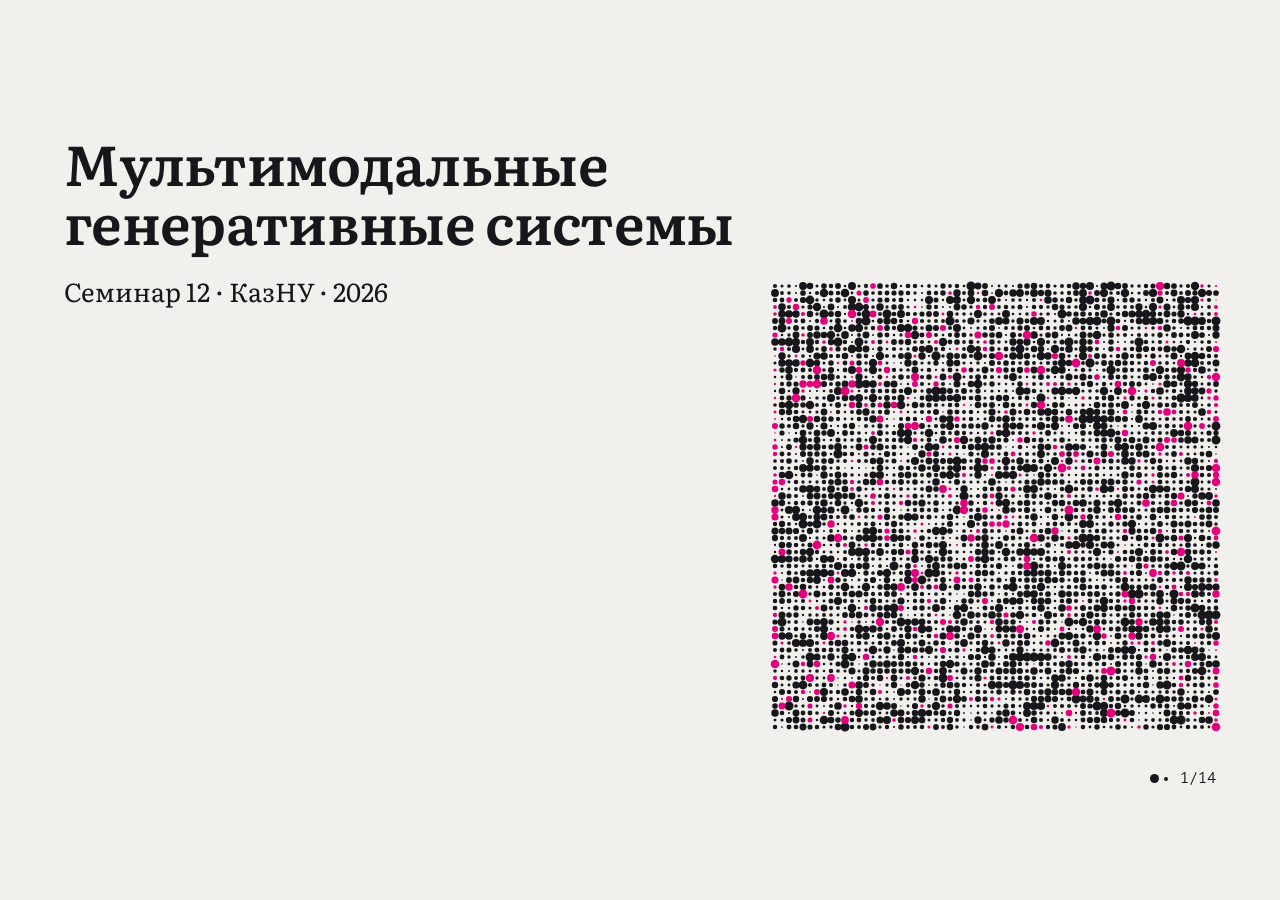
==== commit b047c4d4: "Remove speaker labels from the title and the corner counter" ====
--- a/index.html
+++ b/index.html
@@ -1146,14 +1146,14 @@
       }
     },
 
-    // The corner counter: speaker letter in a dot, state number, one small dot per beat.
+    // The corner counter: state number and one small dot per beat. No speaker mark for now:
+    // Deck.speakerOf(n) still knows who holds the state when the names come back.
     counter(n, beat, beats) {
-      const who = Deck.speakerOf(n);
       let pips = '';
       if (beats > 1) for (let i = 0; i < beats; i++) pips += `<i class="${i <= beat ? 'on' : ''}"></i>`;
       counter.innerHTML =
         `<span class="mute">без звука</span><span class="pips">${pips}</span>` +
-        `<span class="num">${n}/${Deck.TOTAL}</span><span class="who" title="${esc(who.name)}">${who.letter}</span>`;
+        `<span class="num">${n}/${Deck.TOTAL}</span>`;
       counter.classList.toggle('muted', Deck.muted && !Deck.still);
     },
   });
@@ -1460,7 +1460,7 @@
   function caption() {
     return {
       headline: 'Мультимодальные генеративные системы',
-      body: `Семинар 12 · КазНУ · 2026\n${Deck.SPEAKERS['А']}, ${Deck.SPEAKERS['Б']}`,
+      body: 'Семинар 12 · КазНУ · 2026',
     };
   }
 })();
